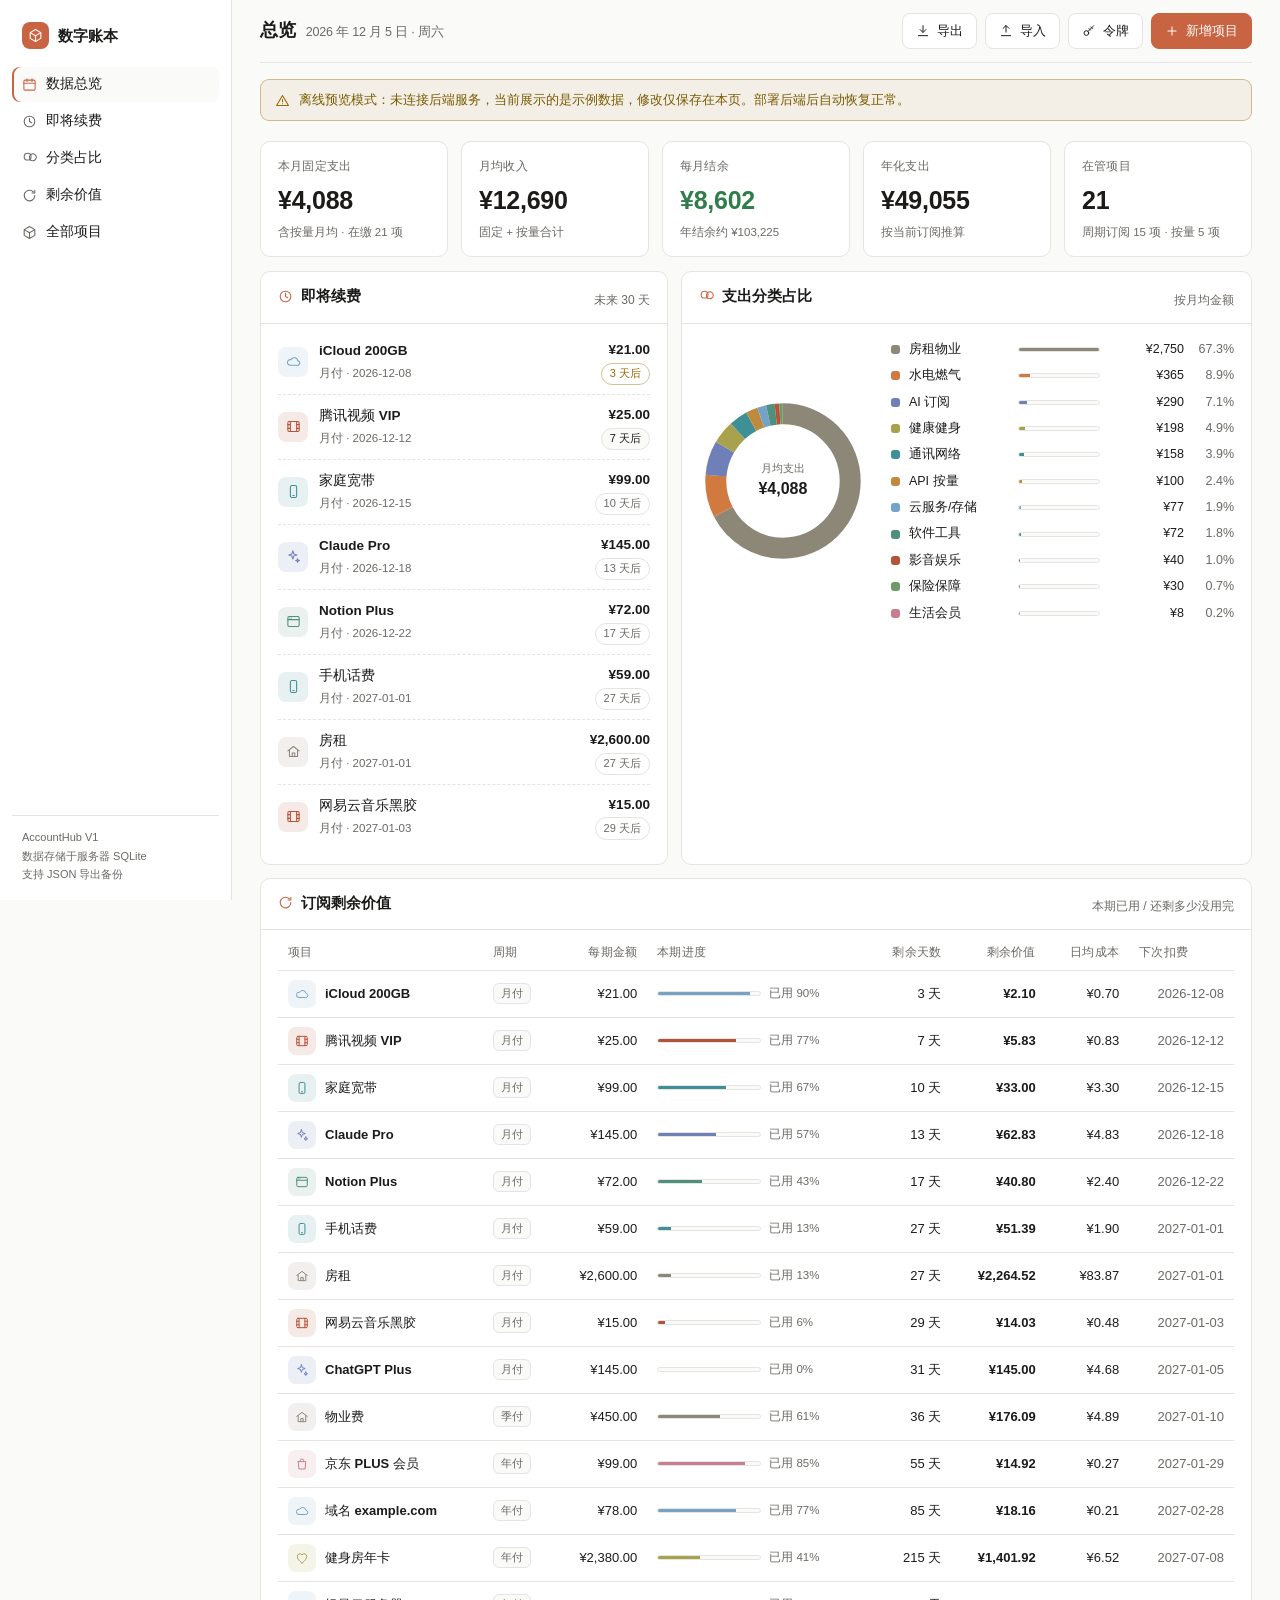
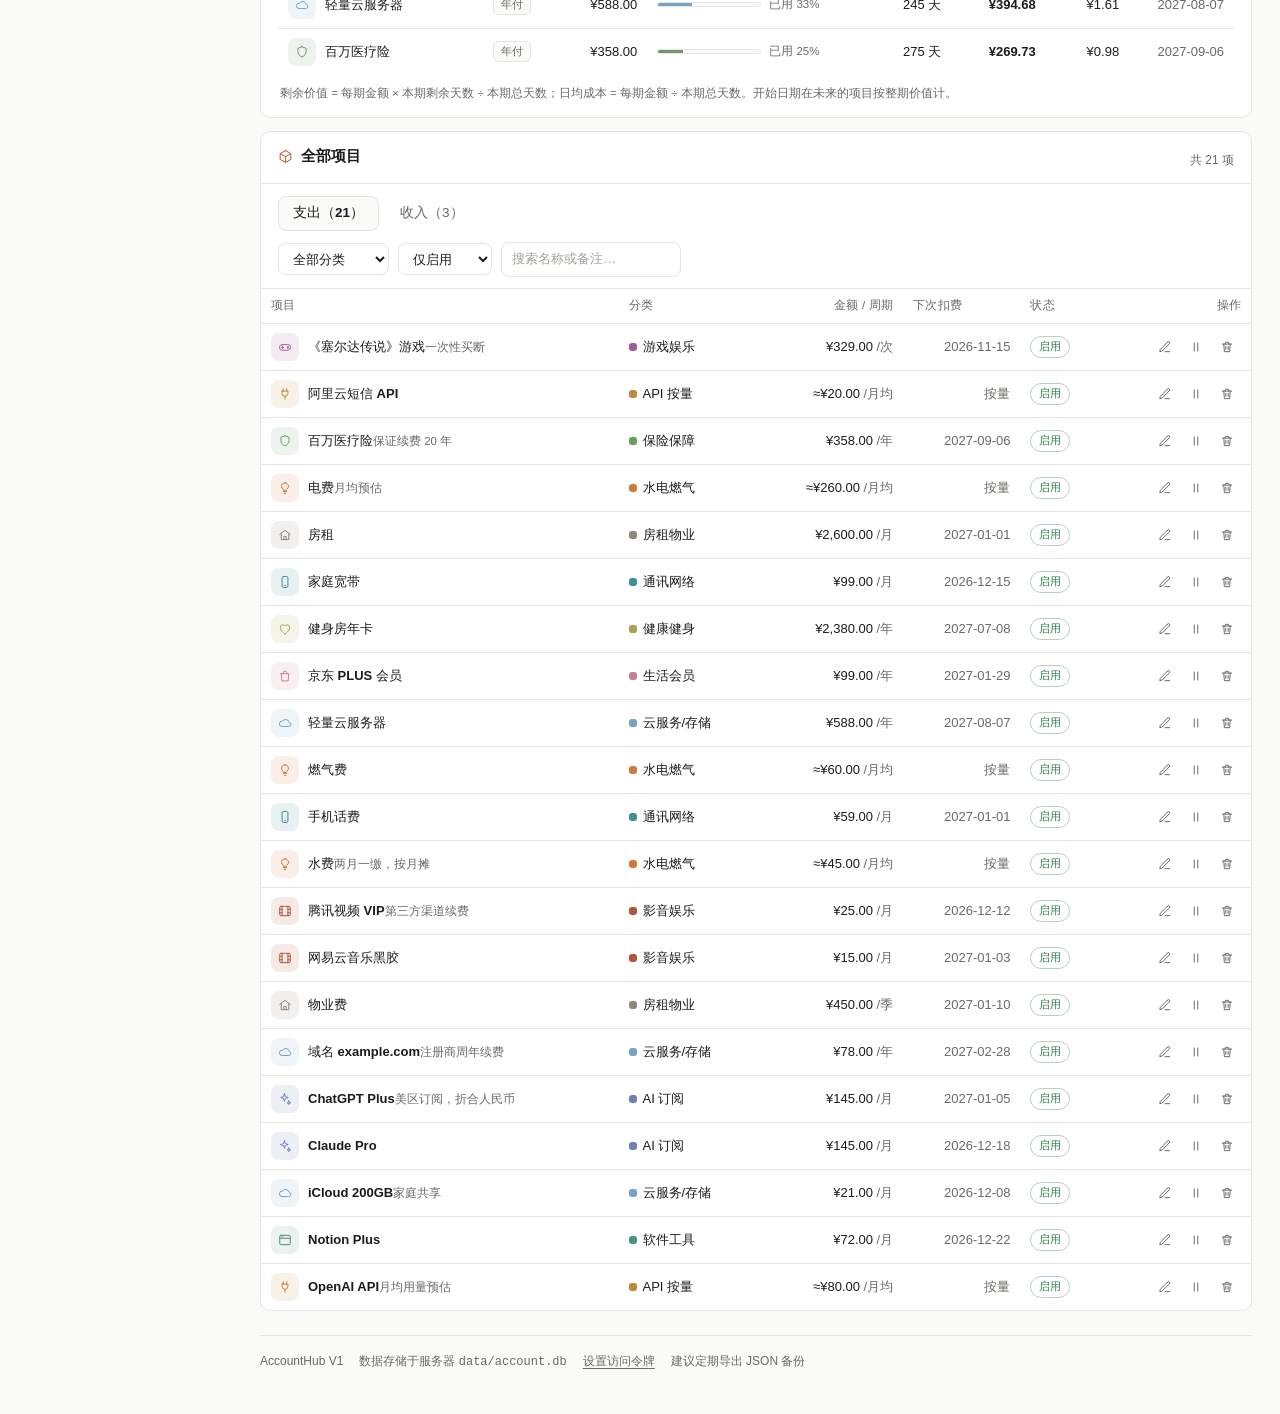
==== static/index.html @ 91cced29 "Add files via upload" ====
<!doctype html>
<html lang="zh-CN">
<head>
<meta charset="utf-8">
<meta name="viewport" content="width=device-width, initial-scale=1">
<title>数字账本 · AccountHub</title>
<link rel="icon" href="data:image/svg+xml,%3Csvg xmlns='http://www.w3.org/2000/svg' viewBox='0 0 24 24' fill='none' stroke='%23c96442' stroke-width='2' stroke-linecap='round' stroke-linejoin='round'%3E%3Cpath d='M12 2.5l8.5 4.9v9.2L12 21.5l-8.5-4.9V7.4L12 2.5z'/%3E%3Cpath d='M3.5 7.4L12 12.3l8.5-4.9'/%3E%3Cpath d='M12 12.3v9.2'/%3E%3C/svg%3E">
<!--
  AccountHub V1 · 个人数字账本
  Discovery 留痕:
    deliverable: 自托管个人订阅/费用看板（桌面优先, 响应式）
    direction: Dense / Professional, 暖赭 accent #c96442（取自 dashboard 骨架 token）
    differentiation: 订阅"本期剩余价值"进度条——一眼看清每个订阅本月还剩多少没用完
    state coverage: loading / empty(首用+无结果) / error(可重试) / populated / edge(长文本截断+横向滚动)
-->
<style>
:root{
  --bg:#fafaf9; --surface:#ffffff; --fg:#1c1b1a; --muted:#6b6964; --border:#e6e4e0;
  --accent:#c96442; --accent-deep:#b5573a; --accent-soft:rgba(201,100,66,.09);
  --good:#2f7d4a; --bad:#b53a2a; --warn:#9a6700; --bar:#b9b2a6; --radius:10px;
}
*{box-sizing:border-box}
html{scroll-behavior:smooth}
body{
  margin:0;background:var(--bg);color:var(--fg);
  font:14px/1.55 "PingFang SC","Hiragino Sans GB","Microsoft YaHei","Source Han Sans SC",-apple-system,"Segoe UI",sans-serif;
  display:grid;grid-template-columns:232px 1fr;min-height:100vh;
}
.ic{fill:none;stroke:currentColor;stroke-width:1.7;stroke-linecap:round;stroke-linejoin:round;flex:none}
.num{font-variant-numeric:tabular-nums}
:focus-visible{outline:2px solid var(--accent);outline-offset:2px}
::placeholder{color:#a5a099}

/* ---------- 侧栏 ---------- */
.sidebar{position:sticky;top:0;height:100vh;background:var(--surface);border-right:1px solid var(--border);padding:18px 12px 14px;display:flex;flex-direction:column;gap:2px}
.brand{display:flex;align-items:center;gap:9px;font-weight:600;font-size:15px;padding:4px 10px 16px}
.brand .logo{width:27px;height:27px;border-radius:8px;background:var(--accent);color:#fff;display:grid;place-items:center;flex:none}
.nav{display:flex;flex-direction:column;gap:2px}
.nav a{display:flex;align-items:center;gap:9px;padding:7px 10px;border-radius:8px;color:var(--fg);text-decoration:none;font-size:13.5px}
.nav a:hover{background:var(--bg)}
.nav a.active{background:var(--bg);font-weight:550;box-shadow:inset 2px 0 0 var(--accent)}
.nav a .ic{color:var(--muted)}
.nav a.active .ic{color:var(--accent)}
.side-meta{margin-top:auto;padding:12px 10px 2px;font-size:11px;color:var(--muted);line-height:1.7;border-top:1px solid var(--border)}

/* ---------- 主区 ---------- */
main{padding:0 28px 40px;min-width:0}
.topbar{position:sticky;top:0;z-index:40;background:var(--bg);border-bottom:1px solid var(--border);padding:13px 0;display:flex;justify-content:space-between;align-items:center;gap:12px;flex-wrap:wrap}
.topbar h1{font-size:18px;margin:0;letter-spacing:-.01em;font-weight:600}
.topbar .t-date{font-size:12.5px;color:var(--muted);margin-left:10px;font-weight:400}
.m-brand{display:none;align-items:center;gap:8px;font-weight:600;font-size:15px}
.m-brand .logo{width:24px;height:24px;border-radius:7px;background:var(--accent);color:#fff;display:grid;place-items:center}
.t-actions{display:flex;gap:8px;flex-wrap:wrap;align-items:center}

.btn{font:inherit;cursor:pointer;padding:7px 13px;border-radius:8px;border:1px solid var(--border);background:var(--surface);color:var(--fg);display:inline-flex;align-items:center;gap:7px;font-size:13px}
.btn:hover{background:#f4f2ef;border-color:#d7d2ca}
.btn.primary{background:var(--accent);border-color:var(--accent);color:#fff;font-weight:550}
.btn.primary:hover{background:var(--accent-deep);border-color:var(--accent-deep)}
.btn.danger{color:var(--bad)}
.btn.danger:hover{border-color:var(--bad);background:rgba(181,58,42,.05)}
.btn[disabled]{opacity:.55;pointer-events:none}
.ibtn{width:28px;height:28px;padding:0;justify-content:center;border-radius:7px;border:1px solid transparent;background:transparent;color:var(--muted);cursor:pointer;font:inherit;display:inline-flex;align-items:center}
.ibtn:hover{background:var(--bg);color:var(--fg);border-color:var(--border)}
.ibtn.danger:hover{color:var(--bad);border-color:rgba(181,58,42,.35)}

.demo-banner{margin:16px 0 0;padding:10px 14px;border:1px solid rgba(154,103,0,.4);background:rgba(154,103,0,.07);color:#7a5b00;border-radius:9px;font-size:13px;display:flex;gap:9px;align-items:center}
.demo-banner .ic{color:var(--warn)}

/* ---------- KPI ---------- */
section{scroll-margin-top:78px}
.kpis{display:grid;grid-template-columns:repeat(auto-fit,minmax(176px,1fr));gap:13px;margin:20px 0 14px}
.kpi{background:var(--surface);border:1px solid var(--border);border-radius:var(--radius);padding:15px 17px}
.kpi .label{font-size:12px;color:var(--muted);letter-spacing:.02em}
.kpi .value{font-size:25px;font-weight:600;letter-spacing:-.01em;margin-top:5px;font-variant-numeric:tabular-nums}
.kpi .value.good{color:var(--good)} .kpi .value.bad{color:var(--bad)}
.kpi .sub{font-size:11.5px;color:var(--muted);margin-top:4px}

/* ---------- 面板 ---------- */
.grid2{display:grid;grid-template-columns:5fr 7fr;gap:13px}
@media(max-width:1080px){.grid2{grid-template-columns:1fr}}
.panel{background:var(--surface);border:1px solid var(--border);border-radius:var(--radius);margin-bottom:13px;min-width:0}
.panel-h{padding:13px 17px;border-bottom:1px solid var(--border);display:flex;justify-content:space-between;align-items:baseline;gap:10px;flex-wrap:wrap}
.panel-h h2{font-size:14.5px;font-weight:600;margin:0;display:flex;align-items:center;gap:8px}
.panel-h h2 .ic{color:var(--accent)}
.panel-h .hint{font-size:12px;color:var(--muted)}
.panel-b{padding:6px 17px 15px}

/* 即将续费 */
.up-row{display:flex;align-items:center;gap:11px;padding:9px 0;border-top:1px dashed var(--border)}
.up-row:first-child{border-top:none}
.up-ic{width:30px;height:30px;border-radius:8px;display:grid;place-items:center;flex:none}
.up-main{flex:1;min-width:0}
.up-name{font-weight:550;font-size:13.5px;white-space:nowrap;overflow:hidden;text-overflow:ellipsis}
.up-sub{font-size:11.5px;color:var(--muted);white-space:nowrap;overflow:hidden;text-overflow:ellipsis}
.up-right{text-align:right;flex:none}
.up-amt{font-weight:600;font-size:13.5px;font-variant-numeric:tabular-nums}
.badge{display:inline-block;font-size:11px;padding:1.5px 8px;border-radius:999px;border:1px solid var(--border);color:var(--muted);white-space:nowrap;margin-top:2px}
.badge.today{color:var(--bad);border-color:rgba(181,58,42,.4);font-weight:550}
.badge.soon{color:var(--warn);border-color:rgba(154,103,0,.4)}
.badge.week{color:var(--fg);background:var(--bg)}

/* 分类占比 */
.donut-wrap{display:flex;gap:24px;align-items:center;flex-wrap:wrap;padding-top:10px}
.donut{position:relative;width:168px;height:168px;flex:none;margin:0 auto}
.donut svg{width:100%;height:100%;display:block}
.donut-c{position:absolute;inset:0;display:grid;place-content:center;text-align:center;pointer-events:none}
.donut-c .t1{font-size:11px;color:var(--muted)}
.donut-c .t2{font-size:16px;font-weight:600;font-variant-numeric:tabular-nums}
.legend{flex:1;min-width:220px;display:flex;flex-direction:column;gap:7px}
.lg-row{display:grid;grid-template-columns:10px minmax(70px,1fr) 82px 76px 42px;gap:8px;align-items:center;font-size:12.5px}
.lg-dot{width:9px;height:9px;border-radius:3px}
.lg-bar{height:5px;border-radius:99px;background:var(--bg);border:1px solid var(--border);position:relative;overflow:hidden}
.lg-bar i{position:absolute;top:0;bottom:0;left:0;display:block}
.lg-amt{font-variant-numeric:tabular-nums;text-align:right}
.lg-pct{color:var(--muted);text-align:right;font-variant-numeric:tabular-nums}

/* 表格 */
.tscroll{overflow-x:auto}
table{width:100%;border-collapse:collapse}
th{font-size:11.5px;color:var(--muted);text-align:left;padding:8px 10px;font-weight:500;letter-spacing:.02em;border-bottom:1px solid var(--border);white-space:nowrap}
td{padding:9px 10px;border-bottom:1px solid var(--border);font-size:13px;vertical-align:middle}
tbody tr:last-child td{border-bottom:none}
tbody tr:hover td{background:#fbfaf9}
td.num,th.num{text-align:right;font-variant-numeric:tabular-nums;white-space:nowrap}
.cat-dot{width:8px;height:8px;border-radius:3px;display:inline-block;margin-right:6px;flex:none}
.chip{display:inline-block;font-size:11px;padding:1px 7px;border-radius:6px;background:var(--bg);border:1px solid var(--border);color:var(--muted);white-space:nowrap}
.pill{display:inline-block;font-size:11px;padding:1.5px 8px;border-radius:999px;border:1px solid var(--border)}
.pill.on{color:var(--good);border-color:rgba(47,125,74,.35)}
.pill.off{color:var(--muted)}
.name-cell{display:flex;align-items:center;gap:9px;min-width:0}
.n-ic{width:28px;height:28px;border-radius:8px;display:grid;place-items:center;flex:none}
.n-txt{min-width:0;max-width:230px}
.n-name{font-weight:550;white-space:nowrap;overflow:hidden;text-overflow:ellipsis}
.n-note{font-size:11.5px;color:var(--muted);white-space:nowrap;overflow:hidden;text-overflow:ellipsis}
.pbar{width:104px;height:5px;background:var(--bg);border:1px solid var(--border);border-radius:99px;overflow:hidden;display:inline-block;vertical-align:middle}
.pbar i{display:block;height:100%}
.pwrap{display:flex;align-items:center;gap:8px}
.ppct{font-size:11.5px;color:var(--muted);font-variant-numeric:tabular-nums;white-space:nowrap}
.td-actions{display:flex;gap:3px;justify-content:flex-end}
.foot-note{font-size:11.5px;color:var(--muted);padding:10px 2px 0}

/* tabs + 筛选 */
.tabs{display:flex;gap:6px;padding:12px 17px 0}
.tab{padding:6px 14px;border-radius:8px;border:1px solid transparent;background:transparent;cursor:pointer;font:inherit;font-size:13.5px;color:var(--muted)}
.tab:hover{color:var(--fg)}
.tab.active{background:var(--bg);border-color:var(--border);color:var(--fg);font-weight:550}
.filters{display:flex;gap:9px;flex-wrap:wrap;align-items:center;padding:11px 17px;border-bottom:1px solid var(--border)}
select,input[type=text],input[type=date]{font:inherit;font-size:13px;padding:6.5px 10px;border:1px solid var(--border);border-radius:8px;background:var(--surface);color:var(--fg)}
select:focus,input:focus{border-color:var(--accent);box-shadow:0 0 0 3px var(--accent-soft);outline:none}
.f-search{width:180px}

/* 状态块 */
.errbox{margin:14px 17px;padding:12px 15px;border:1px solid rgba(181,58,42,.35);border-radius:8px;background:rgba(181,58,42,.05);font-size:13px;display:flex;gap:10px;align-items:center;justify-content:space-between;flex-wrap:wrap;color:var(--fg)}
.errbox .em{display:flex;gap:9px;align-items:center;color:var(--bad);font-weight:550}
.errbox .ec{color:var(--muted);font-weight:400}
.empty{padding:36px 18px;text-align:center}
.empty .eh{font-weight:600;font-size:14.5px}
.empty p{color:var(--muted);font-size:13px;margin:6px auto 15px;max-width:400px}
.empty .btns{display:flex;gap:10px;justify-content:center;flex-wrap:wrap}
.sk{height:13px;border-radius:6px;background:linear-gradient(90deg,#efece7 25%,#f6f4f0 45%,#efece7 65%);background-size:200% 100%;animation:sk 1.2s infinite}
@keyframes sk{to{background-position:-200% 0}}
.skl-row{display:flex;gap:12px;padding:11px 0;align-items:center}
.skl-row:first-child{padding-top:14px}

/* 页脚 */
.foot{color:var(--muted);font-size:12px;padding:16px 0 4px;display:flex;gap:6px 16px;flex-wrap:wrap;border-top:1px solid var(--border);margin-top:24px;align-items:center}
.linkbtn{background:none;border:none;color:var(--muted);font:inherit;font-size:12px;cursor:pointer;text-decoration:underline;text-underline-offset:3px;padding:0}
.linkbtn:hover{color:var(--fg)}

/* 弹层 */
.overlay{position:fixed;inset:0;background:rgba(28,27,26,.45);z-index:100;display:grid;place-items:center;padding:16px}
[hidden]{display:none!important}
.modal{background:var(--surface);border-radius:12px;width:min(580px,100%);max-height:92vh;overflow:auto;box-shadow:0 20px 60px rgba(0,0,0,.25)}
.m-h{padding:15px 20px;border-bottom:1px solid var(--border);display:flex;justify-content:space-between;align-items:center}
.m-h h3{margin:0;font-size:15px;font-weight:600}
.m-b{padding:18px 20px}
.fgrid{display:grid;grid-template-columns:1fr 1fr;gap:13px}
.fld{display:flex;flex-direction:column;gap:5px;font-size:12.5px;color:var(--muted)}
.fld>span{letter-spacing:.02em}
.fld input,.fld select{font-size:13.5px;color:var(--fg)}
.fld.full{grid-column:1/-1}
input.invalid,select.invalid{border-color:var(--bad);box-shadow:0 0 0 3px rgba(181,58,42,.12)}
.ferr{margin:0;font-size:12px;color:var(--bad);display:flex;gap:4px;align-items:center}
.ferr .ic{stroke-width:2}
.fhint{grid-column:1/-1;font-size:12px;color:var(--muted);background:var(--bg);border:1px solid var(--border);border-radius:8px;padding:8px 12px;line-height:1.6}
.m-f{padding:13px 20px;border-top:1px solid var(--border);display:flex;justify-content:flex-end;gap:9px}

/* toast */
.toast-wrap{position:fixed;left:50%;bottom:26px;transform:translateX(-50%);z-index:300;display:flex;flex-direction:column;gap:8px;align-items:center;pointer-events:none}
.toast{background:#26221f;color:#f5f2ee;padding:9px 16px;border-radius:9px;font-size:13px;box-shadow:0 6px 20px rgba(0,0,0,.2);max-width:82vw}
.toast.err{background:#7d2e22;color:#fff}

@media(max-width:960px){
  body{grid-template-columns:1fr}
  .sidebar{display:none}
  .m-brand{display:flex}
  main{padding:0 14px 32px}
  .fgrid{grid-template-columns:1fr}
  .n-txt{max-width:150px}
  .t-actions .btn span.bt{display:none}
}
@media(max-width:560px){.kpis{grid-template-columns:repeat(2,1fr)}}
</style>
</head>
<body>

<svg style="display:none" aria-hidden="true">
  <symbol id="i-plus" viewBox="0 0 24 24"><path d="M12 5v14M5 12h14"/></symbol>
  <symbol id="i-edit" viewBox="0 0 24 24"><path d="M12 20h8M16.5 3.5a2.12 2.12 0 0 1 3 3L7 19l-4 1 1-4L16.5 3.5z"/></symbol>
  <symbol id="i-trash" viewBox="0 0 24 24"><path d="M4 7h16M9 7V5a1 1 0 0 1 1-1h4a1 1 0 0 1 1 1v2M6.5 7l1 13h9l1-13M10 11v5M14 11v5"/></symbol>
  <symbol id="i-pause" viewBox="0 0 24 24"><path d="M9 5v14M15 5v14"/></symbol>
  <symbol id="i-play" viewBox="0 0 24 24"><path d="M8 5l11 7-11 7V5z"/></symbol>
  <symbol id="i-x" viewBox="0 0 24 24"><path d="M6 6l12 12M18 6L6 18"/></symbol>
  <symbol id="i-alert" viewBox="0 0 24 24"><path d="M12 4L2.5 20h19L12 4z"/><path d="M12 10.5v3.5M12 17.2v.05"/></symbol>
  <symbol id="i-refresh" viewBox="0 0 24 24"><path d="M20.5 12a8.5 8.5 0 1 1-2.5-6M20.5 3.5V8H16"/></symbol>
  <symbol id="i-download" viewBox="0 0 24 24"><path d="M12 3v11M7 9.5l5 5 5-5M4 20h16"/></symbol>
  <symbol id="i-upload" viewBox="0 0 24 24"><path d="M12 14V3M7 7.5l5-5 5 5M4 20h16"/></symbol>
  <symbol id="i-key" viewBox="0 0 24 24"><circle cx="7.5" cy="15.5" r="4"/><path d="M10.5 12.5L20 3M15 5l3 3M12 8l2.5 2.5"/></symbol>
  <symbol id="i-cal" viewBox="0 0 24 24"><rect x="3" y="5" width="18" height="16" rx="2"/><path d="M3 10h18M8 3v4M16 3v4"/></symbol>
  <symbol id="i-clock" viewBox="0 0 24 24"><circle cx="12" cy="12" r="8.5"/><path d="M12 7v5l3.5 2"/></symbol>
  <symbol id="i-film" viewBox="0 0 24 24"><rect x="3" y="4" width="18" height="16" rx="2"/><path d="M7 4v16M17 4v16M3 9h4M3 15h4M17 9h4M17 15h4"/></symbol>
  <symbol id="i-game" viewBox="0 0 24 24"><rect x="2.5" y="8" width="19" height="9.5" rx="4.75"/><path d="M8 11v3.5M6.2 12.8h3.5M15.5 12.8h3M17 11.3v3"/></symbol>
  <symbol id="i-spark" viewBox="0 0 24 24"><path d="M11 3l1.6 4.9L17.5 9.5l-4.9 1.6L11 16l-1.6-4.9L4.5 9.5l4.9-1.6L11 3z"/><path d="M18.5 15.5l.8 2.2 2.2.8-2.2.8-.8 2.2-.8-2.2-2.2-.8 2.2-.8.8-2.2z"/></symbol>
  <symbol id="i-plug" viewBox="0 0 24 24"><path d="M9 7V3M15 7V3M7 7h10v4a5 5 0 0 1-10 0V7zM12 16v5"/></symbol>
  <symbol id="i-window" viewBox="0 0 24 24"><rect x="3" y="4" width="18" height="16" rx="2"/><path d="M3 9h18M6 6.5h.01M8.5 6.5h.01"/></symbol>
  <symbol id="i-cloud" viewBox="0 0 24 24"><path d="M7 18a4.5 4.5 0 1 1 .8-8.9A6 6 0 0 1 19 11a3.5 3.5 0 0 1-1 7H7z"/></symbol>
  <symbol id="i-phone" viewBox="0 0 24 24"><rect x="7" y="2.5" width="10" height="19" rx="2.5"/><path d="M11 18.5h2"/></symbol>
  <symbol id="i-bulb" viewBox="0 0 24 24"><path d="M9.5 18h5M10.5 21h3M12 3a6 6 0 0 1 3.7 10.7c-.7.6-1.2 1.4-1.2 2.3h-5c0-.9-.5-1.7-1.2-2.3A6 6 0 0 1 12 3z"/></symbol>
  <symbol id="i-home" viewBox="0 0 24 24"><path d="M3 11l9-7 9 7M5.5 9.5V20h13V9.5M10 20v-5.5h4V20"/></symbol>
  <symbol id="i-bag" viewBox="0 0 24 24"><path d="M5.5 8h13l-1.2 12.5H6.7L5.5 8zM9 8V6.5a3 3 0 0 1 6 0V8"/></symbol>
  <symbol id="i-train" viewBox="0 0 24 24"><rect x="5.5" y="3.5" width="13" height="13.5" rx="2.5"/><path d="M5.5 10.5h13M8 20.5l1.5-3.5M16 20.5l-1.5-3.5"/><path d="M9 14h.01M15 14h.01"/></symbol>
  <symbol id="i-shield" viewBox="0 0 24 24"><path d="M12 3l7 2.8V11c0 4.6-3 7.7-7 9.5-4-1.8-7-4.9-7-9.5V5.8L12 3z"/></symbol>
  <symbol id="i-book" viewBox="0 0 24 24"><path d="M4 19.5A2.5 2.5 0 0 1 6.5 17H20M6.5 3H20v18H6.5A2.5 2.5 0 0 1 4 18.5v-13A2.5 2.5 0 0 1 6.5 3z"/></symbol>
  <symbol id="i-heart" viewBox="0 0 24 24"><path d="M12 20.5S4 15.5 4 9.8A4.3 4.3 0 0 1 12 7a4.3 4.3 0 0 1 8 2.8c0 5.7-8 10.7-8 10.7z"/></symbol>
  <symbol id="i-card" viewBox="0 0 24 24"><rect x="2.5" y="5.5" width="19" height="13" rx="2"/><path d="M2.5 10h19M6 15h4"/></symbol>
  <symbol id="i-box" viewBox="0 0 24 24"><path d="M12 2.5l8.5 4.9v9.2L12 21.5l-8.5-4.9V7.4L12 2.5zM3.5 7.4L12 12.3l8.5-4.9M12 12.3v9.2"/></symbol>
  <symbol id="i-cash" viewBox="0 0 24 24"><rect x="2.5" y="6.5" width="19" height="11" rx="1.5"/><circle cx="12" cy="12" r="2.5"/><path d="M6 12h.01M18 12h.01"/></symbol>
  <symbol id="i-coins" viewBox="0 0 24 24"><circle cx="9" cy="9" r="5.5"/><path d="M13.2 13.6A5.5 5.5 0 1 1 15 15c-.6 0-1.2-.1-1.8-.4z"/></symbol>
  <symbol id="i-rotate" viewBox="0 0 24 24"><path d="M20.5 12a8.5 8.5 0 1 1-2.5-6M20.5 3.5V8H16"/></symbol>
  <symbol id="i-case" viewBox="0 0 24 24"><rect x="3" y="7.5" width="18" height="13" rx="2"/><path d="M9 7.5V6a2 2 0 0 1 2-2h2a2 2 0 0 1 2 2v1.5M3 13h18"/></symbol>
  <symbol id="i-undo" viewBox="0 0 24 24"><path d="M9 14L4 9l5-5M4 9h10a6 6 0 0 1 0 12h-3"/></symbol>
  <symbol id="i-dots" viewBox="0 0 24 24"><path d="M5 12h.01M12 12h.01M19 12h.01"/></symbol>
  <symbol id="i-ledger" viewBox="0 0 24 24"><path d="M12 2.5l8.5 4.9v9.2L12 21.5l-8.5-4.9V7.4L12 2.5zM3.5 7.4L12 12.3l8.5-4.9M12 12.3v9.2"/></symbol>
</svg>

<aside class="sidebar" data-od-id="sidebar">
  <div class="brand"><span class="logo"><svg class="ic" width="15" height="15"><use href="#i-ledger"/></svg></span>数字账本</div>
  <nav class="nav" aria-label="页面导航">
    <a href="#sec-kpi" class="active"><svg class="ic" width="15" height="15"><use href="#i-cal"/></svg>数据总览</a>
    <a href="#sec-upcoming"><svg class="ic" width="15" height="15"><use href="#i-clock"/></svg>即将续费</a>
    <a href="#sec-cats"><svg class="ic" width="15" height="15"><use href="#i-coins"/></svg>分类占比</a>
    <a href="#sec-value"><svg class="ic" width="15" height="15"><use href="#i-rotate"/></svg>剩余价值</a>
    <a href="#sec-items"><svg class="ic" width="15" height="15"><use href="#i-ledger"/></svg>全部项目</a>
  </nav>
  <div class="side-meta">AccountHub V1<br>数据存储于服务器 SQLite<br>支持 JSON 导出备份</div>
</aside>

<main>
  <div class="topbar" data-od-id="topbar">
    <div style="display:flex;align-items:baseline;flex-wrap:wrap">
      <span class="m-brand"><span class="logo"><svg class="ic" width="13" height="13"><use href="#i-ledger"/></svg></span>数字账本</span>
      <h1 style="display:flex;align-items:baseline">总览<span class="t-date num" id="todayTxt"></span></h1>
    </div>
    <div class="t-actions">
      <button class="btn" id="btnExport" type="button"><svg class="ic" width="14" height="14"><use href="#i-download"/></svg><span class="bt">导出</span></button>
      <button class="btn" id="btnImport" type="button"><svg class="ic" width="14" height="14"><use href="#i-upload"/></svg><span class="bt">导入</span></button>
      <button class="btn" id="btnToken" type="button"><svg class="ic" width="14" height="14"><use href="#i-key"/></svg><span class="bt">令牌</span></button>
      <button class="btn primary" id="btnAdd" type="button"><svg class="ic" width="14" height="14"><use href="#i-plus"/></svg>新增项目</button>
    </div>
  </div>

  <div class="demo-banner" id="demoBanner" hidden>
    <svg class="ic" width="15" height="15"><use href="#i-alert"/></svg>
    <span>离线预览模式：未连接后端服务，当前展示的是示例数据，修改仅保存在本页。部署后端后自动恢复正常。</span>
  </div>

  <div class="kpis" id="sec-kpi" data-od-id="kpis" aria-label="关键指标"></div>

  <div class="grid2" data-od-id="panels-row">
    <section class="panel" id="sec-upcoming" data-od-id="upcoming">
      <div class="panel-h"><h2><svg class="ic" width="15" height="15"><use href="#i-clock"/></svg>即将续费</h2><span class="hint">未来 30 天</span></div>
      <div class="panel-b" id="upcomingBody"></div>
    </section>
    <section class="panel" id="sec-cats" data-od-id="cats">
      <div class="panel-h"><h2><svg class="ic" width="15" height="15"><use href="#i-coins"/></svg>支出分类占比</h2><span class="hint">按月均金额</span></div>
      <div class="panel-b" id="catsBody"></div>
    </section>
  </div>

  <section class="panel" id="sec-value" data-od-id="value">
    <div class="panel-h"><h2><svg class="ic" width="15" height="15"><use href="#i-rotate"/></svg>订阅剩余价值</h2><span class="hint">本期已用 / 还剩多少没用完</span></div>
    <div class="panel-b" id="valueBody"></div>
  </section>

  <section class="panel" id="sec-items" data-od-id="items">
    <div class="panel-h"><h2><svg class="ic" width="15" height="15"><use href="#i-ledger"/></svg>全部项目</h2><span class="hint" id="itemsHint"></span></div>
    <div class="tabs" role="tablist" aria-label="项目类型">
      <button class="tab active" id="tabExpense" type="button" role="tab" aria-selected="true">支出</button>
      <button class="tab" id="tabIncome" type="button" role="tab" aria-selected="false">收入</button>
    </div>
    <div class="filters">
      <select id="fCat" aria-label="按分类筛选"></select>
      <select id="fStatus" aria-label="按状态筛选">
        <option value="active">仅启用</option>
        <option value="all">全部状态</option>
        <option value="off">仅停用</option>
      </select>
      <input type="text" class="f-search" id="fSearch" placeholder="搜索名称或备注…" aria-label="搜索项目">
    </div>
    <div class="tscroll" id="itemsBody"></div>
  </section>

  <footer class="foot" data-od-id="footer">
    <span>AccountHub V1</span>
    <span>数据存储于服务器 <code>data/account.db</code></span>
    <button class="linkbtn" id="footToken" type="button">设置访问令牌</button>
    <span>建议定期导出 JSON 备份</span>
  </footer>
</main>

<!-- 新增/编辑弹窗 -->
<div class="overlay" id="ovForm" hidden>
  <div class="modal" role="dialog" aria-modal="true" aria-labelledby="mTitle" data-od-id="form-modal">
    <div class="m-h"><h3 id="mTitle">新增项目</h3><button class="ibtn" id="mClose" type="button" aria-label="关闭"><svg class="ic" width="15" height="15"><use href="#i-x"/></svg></button></div>
    <div class="m-b">
      <div class="fgrid">
        <label class="fld full"><span>名称 *</span>
          <input id="f-name" maxlength="100" placeholder="如：腾讯视频 VIP / iCloud 200GB">
          <p class="ferr" id="err-name" role="alert" hidden></p>
        </label>
        <label class="fld"><span>类型</span>
          <select id="f-type"><option value="expense">支出</option><option value="income">收入</option></select>
        </label>
        <label class="fld"><span>分类</span>
          <select id="f-cat"></select>
        </label>
        <label class="fld"><span>金额（元 / 期）*</span>
          <input id="f-amount" type="text" inputmode="decimal" placeholder="如 25 或 358">
          <p class="ferr" id="err-amount" role="alert" hidden></p>
        </label>
        <label class="fld"><span>计费周期</span>
          <select id="f-cycle">
            <option value="monthly">月付</option>
            <option value="yearly">年付</option>
            <option value="quarterly">季付</option>
            <option value="weekly">周付</option>
            <option value="usage">按量（月均预估）</option>
            <option value="onetime">一次性</option>
          </select>
        </label>
        <label class="fld" id="w-charge"><span>扣费日（每月几号）</span>
          <input id="f-charge" type="text" inputmode="numeric" placeholder="1-31，留空按开始日期">
          <p class="ferr" id="err-charge" role="alert" hidden></p>
        </label>
        <label class="fld" id="w-start"><span id="l-start">开始日期</span>
          <input id="f-start" type="date">
          <p class="ferr" id="err-start" role="alert" hidden></p>
        </label>
        <label class="fld"><span>状态</span>
          <select id="f-active"><option value="1">启用</option><option value="0">停用</option></select>
        </label>
        <label class="fld full"><span>备注</span>
          <input id="f-note" maxlength="200" placeholder="账号、扣费卡片、续费渠道等（可选）">
        </label>
        <div class="fhint" id="f-hint"></div>
      </div>
    </div>
    <div class="m-f">
      <button class="btn" id="mCancel" type="button">取消</button>
      <button class="btn primary" id="mSave" type="button">保存</button>
    </div>
  </div>
</div>

<!-- 令牌弹窗 -->
<div class="overlay" id="ovToken" hidden>
  <div class="modal" role="dialog" aria-modal="true" aria-labelledby="tTitle" style="width:min(420px,100%)" data-od-id="token-modal">
    <div class="m-h"><h3 id="tTitle">访问令牌</h3><button class="ibtn" id="tClose" type="button" aria-label="关闭"><svg class="ic" width="15" height="15"><use href="#i-x"/></svg></button></div>
    <div class="m-b">
      <p style="margin:0 0 12px;font-size:13px;color:var(--muted)">当服务器目录下存在 <code>token.txt</code> 时，需要输入其中的令牌才能访问数据。令牌只保存在当前浏览器。</p>
      <label class="fld"><span>令牌</span>
        <input id="t-input" type="text" autocomplete="off" placeholder="粘贴服务器上 token.txt 的内容">
      </label>
    </div>
    <div class="m-f">
      <button class="btn" id="tClear" type="button">清除本机令牌</button>
      <button class="btn primary" id="tSave" type="button">保存并刷新</button>
    </div>
  </div>
</div>

<div class="toast-wrap"><div class="toast" id="toastOk" role="status" hidden></div><div class="toast err" id="toastErr" role="alert" hidden></div></div>
<input type="file" id="importFile" accept=".json,application/json" hidden>

<script>
'use strict';
/* ================= 基础数据 ================= */
const CATS = {
  expense:{
    streaming:{name:'影音娱乐',color:'#b3543a',icon:'film'},
    game:{name:'游戏娱乐',color:'#9c5f96',icon:'game'},
    ai:{name:'AI 订阅',color:'#6f7fb8',icon:'spark'},
    api:{name:'API 按量',color:'#c08a3e',icon:'plug'},
    software:{name:'软件工具',color:'#4f8f7d',icon:'window'},
    cloud:{name:'云服务/存储',color:'#74a3c7',icon:'cloud'},
    telecom:{name:'通讯网络',color:'#3f8f96',icon:'phone'},
    utilities:{name:'水电燃气',color:'#d07a3f',icon:'bulb'},
    housing:{name:'房租物业',color:'#8d8778',icon:'home'},
    member:{name:'生活会员',color:'#c77e8f',icon:'bag'},
    transport:{name:'出行交通',color:'#5e86a8',icon:'train'},
    insurance:{name:'保险保障',color:'#6f9a68',icon:'shield'},
    education:{name:'教育学习',color:'#7c86a3',icon:'book'},
    health:{name:'健康健身',color:'#a8a24e',icon:'heart'},
    finance:{name:'金融费用',color:'#9c6b4f',icon:'card'},
    other:{name:'其他支出',color:'#999488',icon:'box'}
  },
  income:{
    salary:{name:'工资收入',color:'#2f7d4a',icon:'cash'},
    interest:{name:'利息理财',color:'#3f8f96',icon:'coins'},
    cashback:{name:'返现红包',color:'#c08a3e',icon:'rotate'},
    side:{name:'副业接单',color:'#9c5f96',icon:'case'},
    refund:{name:'退款退还',color:'#6f9a68',icon:'undo'},
    other:{name:'其他收入',color:'#999488',icon:'dots'}
  }
};
const CYCLES = {weekly:'周付',monthly:'月付',quarterly:'季付',yearly:'年付',usage:'按量',onetime:'一次性'};
const RECUR = ['weekly','monthly','quarterly','yearly'];
const CYCLE_HINT = {
  monthly:'每月固定扣费。扣费日留空时，按开始日期的"日"自动推算。',
  quarterly:'每 3 个月扣费一次，以开始日期所在月为锚点循环。',
  yearly:'每年扣费一次，扣费的月份和日期取自开始日期（周年续费）。',
  weekly:'每 7 天扣费一次，以开始日期为锚点循环。',
  usage:'按量付费：金额填"月均预估"，参与每月支出统计，但不参与剩余价值计算。',
  onetime:'一次性支出：只记录在项目清单里，不折算进每月固定支出。'
};

let ITEMS = [];
let demo = false;
let loadError = null;
let token = localStorage.getItem('ah_token') || '';
const state = {tab:'expense', cat:'all', status:'active', q:''};
const modal = {open:false, editingId:null, lastFocus:null};

/* ================= 工具 ================= */
const $ = s => document.querySelector(s);
const DAY = 864e5;
function esc(s){return String(s==null?'':s).replace(/[&<>"']/g,c=>({'&':'&amp;','<':'&lt;','>':'&gt;','"':'&quot;',"'":'&#39;'}[c]));}
function pd(s){if(!s)return null;const p=s.split('-').map(Number);if(!p[0]||!p[1]||!p[2])return null;return new Date(p[0],p[1]-1,p[2]);}
function fmtD(d){if(!d)return'';const m=String(d.getMonth()+1).padStart(2,'0'),dd=String(d.getDate()).padStart(2,'0');return d.getFullYear()+'-'+m+'-'+dd;}
function today(){const n=new Date();return new Date(n.getFullYear(),n.getMonth(),n.getDate());}
function addDays(d,n){return new Date(d.getFullYear(),d.getMonth(),d.getDate()+n);}
function addMonths(base,n,day){const y=base.getFullYear(),m=base.getMonth();const dim=new Date(y,m+n+1,0).getDate();return new Date(y,m+n,Math.min(day,dim));}
function daysBetween(a,b){return Math.round((b-a)/DAY);}
function money(v){return '¥'+Number(v||0).toLocaleString('zh-CN',{minimumFractionDigits:2,maximumFractionDigits:2});}
function money0(v){return '¥'+Math.round(Number(v||0)).toLocaleString('zh-CN');}
function ic(name,size){size=size||15;return '<svg class="ic" width="'+size+'" height="'+size+'" aria-hidden="true"><use href="#i-'+name+'"/></svg>';}
function catOf(it){const g=CATS[it.type]||CATS.expense;return g[it.category]||{name:it.category||'未分类',color:'#999488',icon:'box'};}
function tint(hex){return 'background:'+hex+'1f;color:'+hex;}
function cycleName(c){return CYCLES[c]||c;}

/* ================= 周期计算 ================= */
function cycleStep(it){return it.cycle==='monthly'?1:it.cycle==='quarterly'?3:12;}
function periodOf(it,T){
  const start=pd(it.start_date);
  if(!start||RECUR.indexOf(it.cycle)<0)return null;
  const cd=(it.charge_day&&it.charge_day>=1&&it.charge_day<=31)?it.charge_day:start.getDate();
  if(it.cycle==='weekly'){
    if(start>T){return{s:start,e:addDays(start,7),next:start};}
    let k=Math.floor(daysBetween(start,T)/7);
    let s=addDays(start,k*7);
    let guard=0;
    while(addDays(s,7)<=T&&guard++<400){s=addDays(s,7);}
    return{s:s,e:addDays(s,7),next:addDays(s,7)};
  }
  if(start>T){return{s:start,e:addMonths(start,cycleStep(it),cd),next:start};}
  const m0=(T.getFullYear()-start.getFullYear())*12+(T.getMonth()-start.getMonth());
  let k=Math.max(0,Math.floor(m0/cycleStep(it))*cycleStep(it));
  let s=addMonths(start,k,cd);
  let guard=0;
  while(s<=T&&guard++<700){k+=cycleStep(it);s=addMonths(start,k,cd);}
  const prev=addMonths(start,k-cycleStep(it),cd);
  return{s:prev,e:s,next:s};
}
function monthlyCost(it){
  const a=Number(it.amount)||0;
  switch(it.cycle){
    case 'weekly':return a*52/12;
    case 'monthly':return a;
    case 'quarterly':return a/3;
    case 'yearly':return a/12;
    case 'usage':return a;
    default:return 0;
  }
}
function nextChargeText(it,T){
  if(RECUR.indexOf(it.cycle)>=0){
    const p=periodOf(it,T);
    if(!p)return '—';
    return fmtD(p.next)+(daysBetween(T,p.next)===0?'（今天）':'');
  }
  if(it.cycle==='usage')return '按量';
  if(it.cycle==='onetime')return fmtD(pd(it.start_date))||'—';
  return '—';
}

/* ================= API ================= */
async function api(path,opts){
  opts=opts||{};
  const headers=Object.assign({'Content-Type':'application/json'},{},token?{'Authorization':'Bearer '+token}:{});
  opts.headers=Object.assign(headers,opts.headers||{});
  const res=await fetch(path,opts);
  if(res.status===401){openToken();const e=new Error('需要访问令牌');e.auth=true;throw e;}
  let data={};
  try{data=await res.json();}catch(e){}
  if(!res.ok)throw new Error(data.error||('服务返回 '+res.status));
  return data;
}

/* ================= 示例数据 ================= */
function dstr(n){return fmtD(addDays(today(),n));}
const DEMO=[
 {name:'腾讯视频 VIP',category:'streaming',type:'expense',amount:25,cycle:'monthly',charge_day:12,start_date:dstr(-70),active:1,note:'第三方渠道续费'},
 {name:'网易云音乐黑胶',category:'streaming',type:'expense',amount:15,cycle:'monthly',charge_day:3,start_date:dstr(-40),active:1,note:''},
 {name:'ChatGPT Plus',category:'ai',type:'expense',amount:145,cycle:'monthly',charge_day:5,start_date:dstr(-95),active:1,note:'美区订阅，折合人民币'},
 {name:'Claude Pro',category:'ai',type:'expense',amount:145,cycle:'monthly',charge_day:18,start_date:dstr(-30),active:1,note:''},
 {name:'OpenAI API',category:'api',type:'expense',amount:80,cycle:'usage',charge_day:null,start_date:dstr(-90),active:1,note:'月均用量预估'},
 {name:'阿里云短信 API',category:'api',type:'expense',amount:20,cycle:'usage',charge_day:null,start_date:dstr(-90),active:1,note:''},
 {name:'iCloud 200GB',category:'cloud',type:'expense',amount:21,cycle:'monthly',charge_day:8,start_date:dstr(-200),active:1,note:'家庭共享'},
 {name:'域名 example.com',category:'cloud',type:'expense',amount:78,cycle:'yearly',charge_day:null,start_date:dstr(-280),active:1,note:'注册商周年续费'},
 {name:'轻量云服务器',category:'cloud',type:'expense',amount:588,cycle:'yearly',charge_day:null,start_date:dstr(-120),active:1,note:''},
 {name:'手机话费',category:'telecom',type:'expense',amount:59,cycle:'monthly',charge_day:1,start_date:dstr(-300),active:1,note:''},
 {name:'家庭宽带',category:'telecom',type:'expense',amount:99,cycle:'monthly',charge_day:15,start_date:dstr(-150),active:1,note:''},
 {name:'电费',category:'utilities',type:'expense',amount:260,cycle:'usage',charge_day:null,start_date:dstr(-90),active:1,note:'月均预估'},
 {name:'水费',category:'utilities',type:'expense',amount:45,cycle:'usage',charge_day:null,start_date:dstr(-90),active:1,note:'两月一缴，按月摊'},
 {name:'燃气费',category:'utilities',type:'expense',amount:60,cycle:'usage',charge_day:null,start_date:dstr(-90),active:1,note:''},
 {name:'物业费',category:'housing',type:'expense',amount:450,cycle:'quarterly',charge_day:10,start_date:dstr(-65),active:1,note:''},
 {name:'房租',category:'housing',type:'expense',amount:2600,cycle:'monthly',charge_day:1,start_date:dstr(-300),active:1,note:''},
 {name:'京东 PLUS 会员',category:'member',type:'expense',amount:99,cycle:'yearly',charge_day:null,start_date:dstr(-310),active:1,note:''},
 {name:'健身房年卡',category:'health',type:'expense',amount:2380,cycle:'yearly',charge_day:null,start_date:dstr(-150),active:1,note:''},
 {name:'百万医疗险',category:'insurance',type:'expense',amount:358,cycle:'yearly',charge_day:null,start_date:dstr(-90),active:1,note:'保证续费 20 年'},
 {name:'Notion Plus',category:'software',type:'expense',amount:72,cycle:'monthly',charge_day:22,start_date:dstr(-52),active:1,note:''},
 {name:'《塞尔达传说》游戏',category:'game',type:'expense',amount:329,cycle:'onetime',charge_day:null,start_date:dstr(-20),active:1,note:'一次性买断'},
 {name:'工资',category:'salary',type:'income',amount:12500,cycle:'monthly',charge_day:10,start_date:dstr(-300),active:1,note:''},
 {name:'余额宝收益',category:'interest',type:'income',amount:130,cycle:'usage',charge_day:null,start_date:dstr(-90),active:1,note:'月均'},
 {name:'信用卡返现',category:'cashback',type:'income',amount:60,cycle:'usage',charge_day:null,start_date:dstr(-90),active:1,note:''}
];

/* ================= 渲染 ================= */
function renderAll(){
  renderKpis();
  renderUpcoming();
  renderCats();
  renderValue();
  renderItems();
}

function skeletonRows(n){
  let h='';
  const w=[46,30,58,38,52];
  for(let i=0;i<(n||4);i++){h+='<div class="skl-row"><div class="sk" style="width:'+w[i%w.length]+'%"></div><div class="sk" style="width:12%"></div><div class="sk" style="width:16%"></div></div>';}
  return h;
}
function errorBox(msg){
  return '<div class="errbox"><span class="em">'+ic('alert',15)+'加载失败<span class="ec">'+esc(msg)+'</span></span><button class="btn sm" onclick="boot()">'+ic('refresh',13)+'重试</button></div>';
}

function stats(){
  const T=today();
  let exp=0,inc=0,recN=0,usageN=0,activeExp=0;
  const byCat={};
  for(const it of ITEMS){
    if(!it.active)continue;
    const m=monthlyCost(it);
    if(it.type==='expense'){
      exp+=m;activeExp++;
      if(it.cycle==='usage')usageN++;else if(RECUR.indexOf(it.cycle)>=0)recN++;
      byCat[it.category]=(byCat[it.category]||0)+m;
    }else{inc+=m;}
  }
  return{T:T,exp:exp,inc:inc,recN:recN,usageN:usageN,activeExp:activeExp,byCat:byCat};
}

function renderKpis(){
  const el=$('#sec-kpi');
  if(loadError){el.innerHTML='';return;}
  const s=stats();
  const bal=s.inc-s.exp;
  const total=ITEMS.filter(x=>x.type==='expense').length;
  el.innerHTML=
   kpi('本月固定支出',money0(s.exp),'含按量月均 · 在缴 '+s.activeExp+' 项','')+
   kpi('月均收入',money0(s.inc),'固定 + 按量合计','')+
   kpi('每月结余',money0(bal),'年结余约 '+money0(bal*12),bal>=0?'good':'bad')+
   kpi('年化支出',money0(s.exp*12),'按当前订阅推算','')+
   kpi('在管项目',String(total),'周期订阅 '+s.recN+' 项 · 按量 '+s.usageN+' 项','');
  function kpi(l,v,sub,cls){return '<div class="kpi"><div class="label">'+l+'</div><div class="value num '+cls+'">'+v+'</div><div class="sub">'+sub+'</div></div>';}
}

function renderUpcoming(){
  const el=$('#upcomingBody');
  if(loadError){el.innerHTML=errorBox(loadError);return;}
  if(!ITEMS.length){el.innerHTML=firstUseEmpty();return;}
  const T=today();
  const list=[];
  for(const it of ITEMS){
    if(!it.active||it.type!=='expense')continue;
    const p=periodOf(it,T);
    if(!p)continue;
    list.push({it:it,d:daysBetween(T,p.next),next:p.next});
  }
  list.sort((a,b)=>a.d-b.d);
  const show=list.filter(x=>x.d<=30).slice(0,8);
  if(!show.length){el.innerHTML='<div class="empty"><div class="eh">未来 30 天没有需要续费的项目</div><p>周期订阅续费时会自动出现在这里。</p></div>';return;}
  let h='';
  for(const x of show){
    const c=catOf(x.it);
    const b=x.d<=1?'today':x.d<=3?'soon':x.d<=7?'week':'';
    const bTxt=x.d===0?'今天':x.d===1?'明天':x.d+' 天后';
    h+='<div class="up-row">'+
      '<span class="up-ic" style="'+tint(c.color)+'">'+ic(c.icon,15)+'</span>'+
      '<span class="up-main"><span class="up-name">'+esc(x.it.name)+'</span><br><span class="up-sub">'+cycleName(x.it.cycle)+' · '+fmtD(x.next)+'</span></span>'+
      '<span class="up-right"><span class="up-amt num">'+money(x.it.amount)+'</span><br><span class="badge '+b+'">'+bTxt+'</span></span>'+
    '</div>';
  }
  el.innerHTML=h;
}

function renderCats(){
  const el=$('#catsBody');
  if(loadError){el.innerHTML=errorBox(loadError);return;}
  if(!ITEMS.length){el.innerHTML='<div class="empty"><div class="eh">暂无支出数据</div><p>添加项目后，这里会按分类展示每月支出占比。</p></div>';return;}
  const s=stats();
  const entries=Object.entries(s.byCat).filter(x=>x[1]>0).sort((a,b)=>b[1]-a[1]);
  const total=entries.reduce((a,x)=>a+x[1],0);
  if(!total){el.innerHTML='<div class="empty"><div class="eh">暂无支出数据</div><p>添加支出项目后展示分类占比。</p></div>';return;}
  const R=48,C=2*Math.PI*R;
  let acc=0,segs='';
  for(const k in entries){
    const cat=CATS.expense[entries[k][0]]||{color:'#999488'};
    const frac=entries[k][1]/total;
    const dash=(frac*C).toFixed(2);
    segs+='<circle r="'+R+'" cx="60" cy="60" fill="none" stroke="'+cat.color+'" stroke-width="15" stroke-dasharray="'+dash+' '+(C-dash).toFixed(2)+'" stroke-dashoffset="'+(-acc).toFixed(2)+'" transform="rotate(-90 60 60)"/>';
    acc+=frac*C;
  }
  let lg='';
  const max=entries[0][1];
  for(const k in entries){
    const cat=CATS.expense[entries[k][0]]||{name:entries[k][0],color:'#999488'};
    const v=entries[k][1];
    lg+='<div class="lg-row"><span class="lg-dot" style="background:'+cat.color+'"></span><span style="white-space:nowrap;overflow:hidden;text-overflow:ellipsis">'+esc(cat.name)+'</span>'+
      '<span class="lg-bar"><i style="width:'+(v/max*100).toFixed(1)+'%;background:'+cat.color+'"></i></span>'+
      '<span class="lg-amt">'+money0(v)+'</span><span class="lg-pct">'+(v/total*100).toFixed(1)+'%</span></div>';
  }
  el.innerHTML='<div class="donut-wrap"><div class="donut"><svg viewBox="0 0 120 120" role="img" aria-label="支出分类占比环形图">'+segs+'</svg>'+
    '<div class="donut-c"><div class="t1">月均支出</div><div class="t2">'+money0(total)+'</div></div></div><div class="legend">'+lg+'</div></div>';
}

function renderValue(){
  const el=$('#valueBody');
  if(loadError){el.innerHTML=errorBox(loadError);return;}
  const T=today();
  const rows=[];
  for(const it of ITEMS){
    if(!it.active||it.type!=='expense')continue;
    const p=periodOf(it,T);
    if(!p)continue;
    const periodDays=Math.max(1,daysBetween(p.s,p.e));
    const left=Math.max(0,daysBetween(T,p.e));
    const rv=Math.min(Number(it.amount)||0,(Number(it.amount)||0)*left/periodDays);
    rows.push({it:it,left:left,rv:rv,periodDays:periodDays,next:p.next,used:1-left/periodDays});
  }
  if(!rows.length){
    el.innerHTML='<div class="empty"><div class="eh">暂无周期订阅</div><p>月付 / 季付 / 年付 / 周付的项目会在这里计算本期剩余价值。按量与一次性项目不参与。</p></div>';
    return;
  }
  rows.sort((a,b)=>a.next-b.next);
  let h='<div class="tscroll"><table><thead><tr><th>项目</th><th>周期</th><th class="num">每期金额</th><th>本期进度</th><th class="num">剩余天数</th><th class="num">剩余价值</th><th class="num">日均成本</th><th>下次扣费</th></tr></thead><tbody>';
  for(const r of rows){
    const c=catOf(r.it);
    h+='<tr>'+
      '<td><span class="name-cell"><span class="n-ic" style="'+tint(c.color)+'">'+ic(c.icon,14)+'</span><span class="n-txt"><span class="n-name">'+esc(r.it.name)+'</span></span></span></td>'+
      '<td><span class="chip">'+cycleName(r.it.cycle)+'</span></td>'+
      '<td class="num">'+money(r.it.amount)+'</td>'+
      '<td><span class="pwrap"><span class="pbar"><i style="width:'+(Math.min(100,r.used*100)).toFixed(1)+'%;background:'+c.color+'"></i></span><span class="ppct">已用 '+(r.used*100).toFixed(0)+'%</span></span></td>'+
      '<td class="num">'+r.left+' 天</td>'+
      '<td class="num" style="font-weight:600">'+money(r.rv)+'</td>'+
      '<td class="num">'+money(r.it.amount/r.periodDays)+'</td>'+
      '<td class="num" style="color:var(--muted)">'+fmtD(r.next)+(daysBetween(T,r.next)===0?'（今天）':'')+'</td>'+
    '</tr>';
  }
  h+='</tbody></table></div><div class="foot-note">剩余价值 = 每期金额 × 本期剩余天数 ÷ 本期总天数；日均成本 = 每期金额 ÷ 本期总天数。开始日期在未来的项目按整期价值计。</div>';
  el.innerHTML=h;
}

function renderItems(){
  const el=$('#itemsBody');
  const hint=$('#itemsHint');
  if(loadError){el.innerHTML=errorBox(loadError);hint.textContent='';return;}
  const tab=state.tab;
  const cnt={expense:ITEMS.filter(x=>x.type==='expense').length,income:ITEMS.filter(x=>x.type==='income').length};
  $('#tabExpense').textContent='支出（'+cnt.expense+'）';
  $('#tabIncome').textContent='收入（'+cnt.income+'）';
  if(!ITEMS.length){el.innerHTML=firstUseEmpty();hint.textContent='';return;}
  // 分类下拉
  const sel=$('#fCat');
  const cur=sel.value;
  let opts='<option value="all">全部分类</option>';
  for(const k in CATS[tab]){opts+='<option value="'+k+'">'+esc(CATS[tab][k].name)+'</option>';}
  sel.innerHTML=opts;
  sel.value=(cur&&CATS[tab][cur])?cur:'all';
  state.cat=sel.value;
  // 过滤
  let list=ITEMS.filter(x=>x.type===tab);
  if(state.cat!=='all')list=list.filter(x=>x.category===state.cat);
  if(state.status==='active')list=list.filter(x=>x.active);
  if(state.status==='off')list=list.filter(x=>!x.active);
  const q=state.q.trim().toLowerCase();
  if(q)list=list.filter(x=>(x.name||'').toLowerCase().indexOf(q)>=0||(x.note||'').toLowerCase().indexOf(q)>=0);
  list.sort((a,b)=>(b.active-a.active)||(a.name||'').localeCompare(b.name||'','zh-CN'));
  hint.textContent='共 '+list.length+' 项';
  if(!list.length){
    el.innerHTML='<div class="empty"><div class="eh">没有匹配的项目</div><p>试试更换分类、状态或搜索关键词。</p><div class="btns"><button class="btn sm" id="btnClearF" type="button">清除筛选</button></div></div>';
    const b=$('#btnClearF');if(b)b.onclick=()=>{state.q='';$('#fSearch').value='';$('#fStatus').value='active';state.status='active';renderItems();};
    return;
  }
  const T=today();
  let h='<table><thead><tr><th>项目</th><th>分类</th><th class="num">金额 / 周期</th><th>下次扣费</th><th>状态</th><th style="text-align:right">操作</th></tr></thead><tbody>';
  for(const it of list){
    const c=catOf(it);
    let amt;
    if(it.cycle==='usage')amt='≈'+money(it.amount)+'<span style="color:var(--muted)"> /月均</span>';
    else if(it.cycle==='onetime')amt=money(it.amount)+'<span style="color:var(--muted)"> /次</span>';
    else amt=money(it.amount)+'<span style="color:var(--muted)"> /'+cycleName(it.cycle).replace('付','')+'</span>';
    h+='<tr>'+
      '<td><span class="name-cell"><span class="n-ic" style="'+tint(c.color)+'">'+ic(c.icon,14)+'</span><span class="n-txt"><span class="n-name">'+esc(it.name)+'</span>'+(it.note?'<span class="n-note" title="'+esc(it.note)+'">'+esc(it.note)+'</span>':'')+'</span></span></td>'+
      '<td style="white-space:nowrap"><span class="cat-dot" style="background:'+c.color+'"></span>'+esc(c.name)+'</td>'+
      '<td class="num">'+amt+'</td>'+
      '<td class="num" style="color:var(--muted);white-space:nowrap">'+nextChargeText(it,T)+'</td>'+
      '<td>'+(it.active?'<span class="pill on">启用</span>':'<span class="pill off">停用</span>')+'</td>'+
      '<td><span class="td-actions">'+
        '<button class="ibtn" data-act="edit" data-id="'+it.id+'" title="编辑" aria-label="编辑 '+esc(it.name)+'">'+ic('edit',14)+'</button>'+
        '<button class="ibtn" data-act="toggle" data-id="'+it.id+'" title="'+(it.active?'停用':'启用')+'" aria-label="'+(it.active?'停用':'启用')+' '+esc(it.name)+'">'+ic(it.active?'pause':'play',14)+'</button>'+
        '<button class="ibtn danger" data-act="del" data-id="'+it.id+'" title="删除" aria-label="删除 '+esc(it.name)+'">'+ic('trash',14)+'</button>'+
      '</span></td>'+
    '</tr>';
  }
  h+='</tbody></table>';
  el.innerHTML=h;
}

function firstUseEmpty(){
  return '<div class="empty"><div class="eh">还没有任何项目</div><p>把视频会员、云存储、AI 订阅、水电燃气、API 按量、年费保险等都记进来，账本会帮你算清每月固定支出和每笔订阅的剩余价值。</p><div class="btns">'+
    '<button class="btn primary" id="btnAdd2" type="button">'+ic('plus',14)+'新增第一项</button>'+
    '<button class="btn" id="btnDemo" type="button">'+ic('spark',14)+'载入示例数据</button>'+
  '</div></div>';
}

/* ================= 表单 ================= */
function fillCatSelect(type,sel){
  const el=$('#f-cat');
  let h='';
  for(const k in CATS[type]){h+='<option value="'+k+'">'+esc(CATS[type][k].name)+'</option>';}
  el.innerHTML=h;
  el.value=sel&&CATS[type][sel]?sel:Object.keys(CATS[type])[0];
}
function syncCycleFields(){
  const c=$('#f-cycle').value;
  $('#w-charge').style.display=(c==='monthly'||c==='quarterly')?'':'none';
  $('#w-charge').parentElement.classList.toggle('full',!(c==='monthly'||c==='quarterly'));
  $('#l-start').textContent=c==='onetime'?'发生日期':'开始日期';
  $('#f-hint').textContent=CYCLE_HINT[c];
}
function setFieldError(id,msg){
  const input=$('#f-'+id),err=$('#err-'+id);
  if(!input||!err)return;
  if(msg){input.classList.add('invalid');input.setAttribute('aria-invalid','true');err.textContent=msg;err.hidden=false;}
  else{input.classList.remove('invalid');input.removeAttribute('aria-invalid');err.hidden=true;}
}
function validateForm(){
  let ok=true;
  const name=$('#f-name').value.trim();
  if(!name){setFieldError('name','请填写项目名称');ok=false;}else setFieldError('name','');
  const amt=Number($('#f-amount').value);
  if(!$('#f-amount').value.trim()||!isFinite(amt)||amt<=0){setFieldError('amount','请填写大于 0 的金额');ok=false;}else setFieldError('amount','');
  const c=$('#f-cycle').value;
  if(c==='monthly'||c==='quarterly'){
    const cv=$('#f-charge').value.trim();
    if(cv!==''){const n=Number(cv);if(!Number.isInteger(n)||n<1||n>31){setFieldError('charge','扣费日需为 1-31 的整数');ok=false;}else setFieldError('charge','');}
    else setFieldError('charge','');
  }else setFieldError('charge','');
  if(RECUR.indexOf(c)>=0&&!$('#f-start').value){setFieldError('start','周期项目需要开始日期');ok=false;}
  else setFieldError('start','');
  return ok;
}
function openModal(it){
  modal.open=true;modal.editingId=it?it.id:null;modal.lastFocus=document.activeElement;
  $('#mTitle').textContent=it?'编辑项目':'新增项目';
  $('#f-name').value=it?it.name:'';
  $('#f-type').value=it?it.type:'expense';
  fillCatSelect($('#f-type').value,it?it.category:null);
  $('#f-amount').value=it?it.amount:'';
  $('#f-cycle').value=it?it.cycle:'monthly';
  $('#f-charge').value=it&&it.charge_day?it.charge_day:'';
  $('#f-start').value=it&&it.start_date?it.start_date:fmtD(today());
  $('#f-active').value=it?String(it.active):'1';
  $('#f-note').value=it?(it.note||''):'';
  ['name','amount','charge','start'].forEach(k=>setFieldError(k,''));
  syncCycleFields();
  $('#ovForm').hidden=false;
  setTimeout(()=>$('#f-name').focus(),30);
}
function closeModal(){
  modal.open=false;$('#ovForm').hidden=true;
  if(modal.lastFocus&&modal.lastFocus.focus)modal.lastFocus.focus();
}
async function saveModal(){
  if(!validateForm()){
    const firstBad=$('#ovForm .invalid');
    if(firstBad)firstBad.focus();
    return;
  }
  const payload={
    name:$('#f-name').value.trim(),
    type:$('#f-type').value,
    category:$('#f-cat').value,
    amount:Math.round(Number($('#f-amount').value)*100)/100,
    cycle:$('#f-cycle').value,
    charge_day:($('#f-cycle').value==='monthly'||$('#f-cycle').value==='quarterly')&&$('#f-charge').value.trim()!==''?Number($('#f-charge').value):null,
    start_date:$('#f-start').value||null,
    active:Number($('#f-active').value),
    note:$('#f-note').value.trim()
  };
  const btn=$('#mSave');btn.disabled=true;
  try{
    if(demo){
      if(modal.editingId!=null){
        const i=ITEMS.findIndex(x=>x.id===modal.editingId);
        if(i>=0)ITEMS[i]=Object.assign({},ITEMS[i],payload);
        toastOk('已更新（离线预览，未持久化）');
      }else{
        payload.id=Math.max(0,...ITEMS.map(x=>x.id||0))+1;
        ITEMS.push(payload);
        toastOk('已新增（离线预览，未持久化）');
      }
      closeModal();renderAll();
    }else{
      if(modal.editingId!=null){
        await api('/api/items?id='+modal.editingId,{method:'PUT',body:JSON.stringify(payload)});
        toastOk('已更新');
      }else{
        await api('/api/items',{method:'POST',body:JSON.stringify(payload)});
        toastOk('已新增');
      }
      closeModal();
      await load();
    }
  }catch(e){
    if(!e.auth)toastErr(e.message);
  }finally{btn.disabled=false;}
}

/* ================= 数据操作 ================= */
async function load(){
  loadError=null;
  if(demo){renderAll();return;}
  $('#upcomingBody').innerHTML=skeletonRows(4);
  $('#itemsBody').innerHTML=skeletonRows(5);
  try{
    const d=await api('/api/items');
    ITEMS=d.items||[];
    renderAll();
  }catch(e){
    if(e.auth)return;
    loadError=e.message;
    renderAll();
  }
}
async function toggleItem(id){
  const it=ITEMS.find(x=>x.id===id);
  if(!it)return;
  const nv=it.active?0:1;
  if(demo){it.active=nv;renderAll();toastOk(nv?'已启用（离线预览）':'已停用（离线预览）');return;}
  try{
    await api('/api/items?id='+id,{method:'PUT',body:JSON.stringify({active:nv})});
    toastOk(nv?'已启用':'已停用');
    await load();
  }catch(e){if(!e.auth)toastErr(e.message);}
}
async function deleteItem(id){
  const it=ITEMS.find(x=>x.id===id);
  if(!it)return;
  if(!window.confirm('确定删除「'+it.name+'」？该操作不可恢复。'))return;
  if(demo){ITEMS=ITEMS.filter(x=>x.id!==id);renderAll();toastOk('已删除（离线预览）');return;}
  try{
    await api('/api/items?id='+id,{method:'DELETE'});
    toastOk('已删除');
    await load();
  }catch(e){if(!e.auth)toastErr(e.message);}
}
async function loadDemo(){
  if(!window.confirm('将载入 24 条示例数据'+(demo||!ITEMS.length?'':',并覆盖服务器上现有全部数据')+'，继续？'))return;
  if(demo){ITEMS=DEMO.map(x=>Object.assign({},x));renderAll();toastOk('示例数据已载入');return;}
  try{
    await api('/api/import',{method:'POST',body:JSON.stringify({items:DEMO})});
    toastOk('示例数据已载入');
    await load();
  }catch(e){if(!e.auth)toastErr(e.message);}
}
async function doExport(){
  try{
    let items;
    if(demo){items=ITEMS;}
    else{const d=await api('/api/export');items=d.items||[];}
    const blob=new Blob([JSON.stringify({exported_at:new Date().toISOString(),items:items},null,2)],{type:'application/json'});
    const a=document.createElement('a');
    a.href=URL.createObjectURL(blob);
    a.download='account-hub-export-'+fmtD(today()).replace(/-/g,'')+'.json';
    document.body.appendChild(a);a.click();a.remove();
    setTimeout(()=>URL.revokeObjectURL(a.href),800);
    toastOk('已导出 '+items.length+' 条记录');
  }catch(e){if(!e.auth)toastErr(e.message);}
}
function doImportPick(){$('#importFile').click();}
async function handleImportFile(ev){
  const file=ev.target.files&&ev.target.files[0];
  ev.target.value='';
  if(!file)return;
  let obj;
  try{obj=JSON.parse(await file.text());}catch(e){toastErr('文件不是合法 JSON');return;}
  const items=Array.isArray(obj)?obj:obj.items;
  if(!Array.isArray(items)){toastErr('文件中未找到 items 数组');return;}
  if(!window.confirm('将导入 '+items.length+' 条记录'+(demo?'（替换本页数据）':'，并覆盖服务器上现有全部数据')+'，继续？'))return;
  if(demo){ITEMS=items.map((x,i)=>Object.assign({id:i+1},x));renderAll();toastOk('已导入 '+items.length+' 条（离线预览）');return;}
  try{
    const d=await api('/api/import',{method:'POST',body:JSON.stringify({items:items})});
    toastOk('已导入 '+d.count+' 条');
    await load();
  }catch(e){if(!e.auth)toastErr(e.message);}
}

/* ================= 令牌 ================= */
function openToken(){
  $('#t-input').value=token;
  $('#ovToken').hidden=false;
  setTimeout(()=>$('#t-input').focus(),30);
}
function closeToken(){$('#ovToken').hidden=true;}

/* ================= toast ================= */
let toastTimer=null;
function toast(msg,isErr){
  const el=isErr?$('#toastErr'):$('#toastOk');
  const other=isErr?$('#toastOk'):$('#toastErr');
  other.hidden=true;
  el.textContent=msg;el.hidden=false;
  if(toastTimer)clearTimeout(toastTimer);
  toastTimer=setTimeout(()=>{el.hidden=true;},3200);
}
function toastOk(m){return toast(m,false);}
function toastErr(m){return toast(m,true);}

/* ================= 启动 ================= */
function enterDemo(){
  demo=true;ITEMS=DEMO.map(x=>Object.assign({},x));
  $('#demoBanner').hidden=false;
  renderAll();
}
async function boot(){
  loadError=null;
  try{
    const headers=token?{'Authorization':'Bearer '+token}:{};
    const res=await fetch('/api/health',{headers:headers,signal:AbortSignal.timeout(2500)});
    if(res.status===401){openToken();return;}
    if(!res.ok)throw new Error('HTTP '+res.status);
    await load();
  }catch(e){enterDemo();}
}

/* ================= 事件绑定 ================= */
document.addEventListener('DOMContentLoaded',()=>{
  const n=new Date();
  const wd='日一二三四五六'[n.getDay()];
  $('#todayTxt').textContent=n.getFullYear()+' 年 '+(n.getMonth()+1)+' 月 '+n.getDate()+' 日 · 周'+wd;

  $('#btnAdd').onclick=()=>openModal(null);
  $('#btnExport').onclick=doExport;
  $('#btnImport').onclick=doImportPick;
  $('#importFile').onchange=handleImportFile;
  $('#btnToken').onclick=openToken;
  $('#footToken').onclick=openToken;
  $('#mClose').onclick=closeModal;
  $('#mCancel').onclick=closeModal;
  $('#mSave').onclick=saveModal;
  $('#ovForm').addEventListener('mousedown',e=>{if(e.target===$('#ovForm'))closeModal();});
  $('#tClose').onclick=closeToken;
  $('#tSave').onclick=()=>{token=$('#t-input').value.trim();localStorage.setItem('ah_token',token);closeToken();location.reload();};
  $('#tClear').onclick=()=>{token='';localStorage.removeItem('ah_token');closeToken();location.reload();};
  $('#ovToken').addEventListener('mousedown',e=>{if(e.target===$('#ovToken'))closeToken();});
  document.addEventListener('keydown',e=>{
    if(e.key==='Escape'){
      if(!$('#ovForm').hidden)closeModal();
      if(!$('#ovToken').hidden)closeToken();
    }
  });
  $('#f-type').onchange=()=>fillCatSelect($('#f-type').value,null);
  $('#f-cycle').onchange=syncCycleFields;
  ['f-name','f-amount','f-charge','f-start'].forEach(id=>{
    const el=document.getElementById(id);
    el.addEventListener('blur',()=>{
      if(id==='f-name'&&el.value.trim())setFieldError('name','');
      if(id==='f-amount'&&Number(el.value)>0)setFieldError('amount','');
      if(id==='f-charge'&&el.value.trim()==='')setFieldError('charge','');
      if(id==='f-start'&&el.value)setFieldError('start','');
    });
    el.addEventListener('input',()=>{
      if(el.classList.contains('invalid'))validateForm();
    });
  });
  $('#tabExpense').onclick=()=>{state.tab='expense';$('#tabExpense').classList.add('active');$('#tabIncome').classList.remove('active');$('#tabExpense').setAttribute('aria-selected','true');$('#tabIncome').setAttribute('aria-selected','false');renderItems();};
  $('#tabIncome').onclick=()=>{state.tab='income';$('#tabIncome').classList.add('active');$('#tabExpense').classList.remove('active');$('#tabIncome').setAttribute('aria-selected','true');$('#tabExpense').setAttribute('aria-selected','false');renderItems();};
  $('#fCat').onchange=e=>{state.cat=e.target.value;renderItems();};
  $('#fStatus').onchange=e=>{state.status=e.target.value;renderItems();};
  let qTimer=null;
  $('#fSearch').oninput=e=>{
    clearTimeout(qTimer);
    qTimer=setTimeout(()=>{state.q=e.target.value;renderItems();},160);
  };
  $('#itemsBody').addEventListener('click',e=>{
    const b=e.target.closest('button[data-act]');
    if(!b)return;
    const id=Number(b.dataset.id);
    if(b.dataset.act==='edit'){const it=ITEMS.find(x=>x.id===id);if(it)openModal(it);}
    else if(b.dataset.act==='toggle')toggleItem(id);
    else if(b.dataset.act==='del')deleteItem(id);
  });
  $('#upcomingBody').addEventListener('click',e=>{
    if(e.target.closest('#btnAdd2'))openModal(null);
    if(e.target.closest('#btnDemo'))loadDemo();
  });
  $('#itemsBody').addEventListener('click',e=>{
    if(e.target.closest('#btnAdd2'))openModal(null);
    if(e.target.closest('#btnDemo'))loadDemo();
  });
  // 侧栏滚动高亮
  const secs=['sec-kpi','sec-upcoming','sec-cats','sec-value','sec-items'].map(id=>document.getElementById(id));
  window.addEventListener('scroll',()=>{
    const y=window.scrollY+100;
    let cur=secs[0].id;
    for(const s of secs){if(s&&s.offsetTop<=y)cur=s.id;}
    document.querySelectorAll('.nav a').forEach(a=>a.classList.toggle('active',a.getAttribute('href')==='#'+cur));
  },{passive:true});

  boot();
});
</script>
</body>
</html>
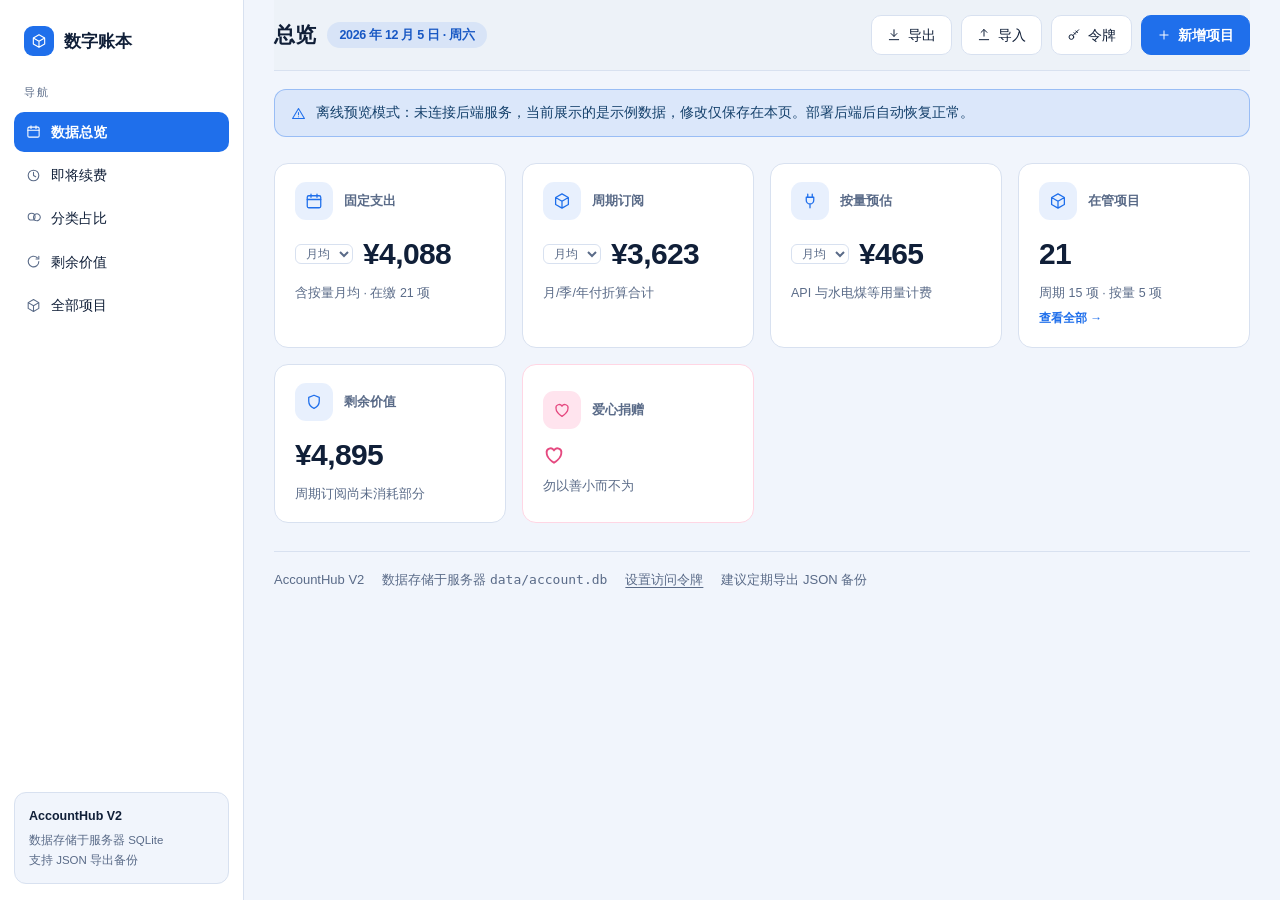
==== commit 16d34a61: "Add files via upload" ====
--- a/static/index.html
+++ b/static/index.html
@@ -4,203 +4,15 @@
 <meta charset="utf-8">
 <meta name="viewport" content="width=device-width, initial-scale=1">
 <title>数字账本 · AccountHub</title>
-<link rel="icon" href="data:image/svg+xml,%3Csvg xmlns='http://www.w3.org/2000/svg' viewBox='0 0 24 24' fill='none' stroke='%23c96442' stroke-width='2' stroke-linecap='round' stroke-linejoin='round'%3E%3Cpath d='M12 2.5l8.5 4.9v9.2L12 21.5l-8.5-4.9V7.4L12 2.5z'/%3E%3Cpath d='M3.5 7.4L12 12.3l8.5-4.9'/%3E%3Cpath d='M12 12.3v9.2'/%3E%3C/svg%3E">
+<link rel="icon" href="data:image/svg+xml,%3Csvg xmlns='http://www.w3.org/2000/svg' viewBox='0 0 24 24' fill='none' stroke='%231f6feb' stroke-width='2' stroke-linecap='round' stroke-linejoin='round'%3E%3Cpath d='M12 2.5l8.5 4.9v9.2L12 21.5l-8.5-4.9V7.4L12 2.5z'/%3E%3Cpath d='M3.5 7.4L12 12.3l8.5-4.9'/%3E%3Cpath d='M12 12.3v9.2'/%3E%3C/svg%3E">
 <!--
-  AccountHub V1 · 个人数字账本
+  AccountHub V8 · 个人数字账本（纯支出 · 亮色横向条形图 · 年度价值分布）
   Discovery 留痕:
-    deliverable: 自托管个人订阅/费用看板（桌面优先, 响应式）
-    direction: Dense / Professional, 暖赭 accent #c96442（取自 dashboard 骨架 token）
-    differentiation: 订阅"本期剩余价值"进度条——一眼看清每个订阅本月还剩多少没用完
+    direction: 现代扁平 / 亮色系（用户指定）: 白色侧栏 + 冷蓝灰背景, 主色 #1f6feb, 图表亮色填充
     state coverage: loading / empty(首用+无结果) / error(可重试) / populated / edge(长文本截断+横向滚动)
+    font: 系统中文栈（自托管离线环境，不引外部字体）
 -->
-<style>
-:root{
-  --bg:#fafaf9; --surface:#ffffff; --fg:#1c1b1a; --muted:#6b6964; --border:#e6e4e0;
-  --accent:#c96442; --accent-deep:#b5573a; --accent-soft:rgba(201,100,66,.09);
-  --good:#2f7d4a; --bad:#b53a2a; --warn:#9a6700; --bar:#b9b2a6; --radius:10px;
-}
-*{box-sizing:border-box}
-html{scroll-behavior:smooth}
-body{
-  margin:0;background:var(--bg);color:var(--fg);
-  font:14px/1.55 "PingFang SC","Hiragino Sans GB","Microsoft YaHei","Source Han Sans SC",-apple-system,"Segoe UI",sans-serif;
-  display:grid;grid-template-columns:232px 1fr;min-height:100vh;
-}
-.ic{fill:none;stroke:currentColor;stroke-width:1.7;stroke-linecap:round;stroke-linejoin:round;flex:none}
-.num{font-variant-numeric:tabular-nums}
-:focus-visible{outline:2px solid var(--accent);outline-offset:2px}
-::placeholder{color:#a5a099}
-
-/* ---------- 侧栏 ---------- */
-.sidebar{position:sticky;top:0;height:100vh;background:var(--surface);border-right:1px solid var(--border);padding:18px 12px 14px;display:flex;flex-direction:column;gap:2px}
-.brand{display:flex;align-items:center;gap:9px;font-weight:600;font-size:15px;padding:4px 10px 16px}
-.brand .logo{width:27px;height:27px;border-radius:8px;background:var(--accent);color:#fff;display:grid;place-items:center;flex:none}
-.nav{display:flex;flex-direction:column;gap:2px}
-.nav a{display:flex;align-items:center;gap:9px;padding:7px 10px;border-radius:8px;color:var(--fg);text-decoration:none;font-size:13.5px}
-.nav a:hover{background:var(--bg)}
-.nav a.active{background:var(--bg);font-weight:550;box-shadow:inset 2px 0 0 var(--accent)}
-.nav a .ic{color:var(--muted)}
-.nav a.active .ic{color:var(--accent)}
-.side-meta{margin-top:auto;padding:12px 10px 2px;font-size:11px;color:var(--muted);line-height:1.7;border-top:1px solid var(--border)}
-
-/* ---------- 主区 ---------- */
-main{padding:0 28px 40px;min-width:0}
-.topbar{position:sticky;top:0;z-index:40;background:var(--bg);border-bottom:1px solid var(--border);padding:13px 0;display:flex;justify-content:space-between;align-items:center;gap:12px;flex-wrap:wrap}
-.topbar h1{font-size:18px;margin:0;letter-spacing:-.01em;font-weight:600}
-.topbar .t-date{font-size:12.5px;color:var(--muted);margin-left:10px;font-weight:400}
-.m-brand{display:none;align-items:center;gap:8px;font-weight:600;font-size:15px}
-.m-brand .logo{width:24px;height:24px;border-radius:7px;background:var(--accent);color:#fff;display:grid;place-items:center}
-.t-actions{display:flex;gap:8px;flex-wrap:wrap;align-items:center}
-
-.btn{font:inherit;cursor:pointer;padding:7px 13px;border-radius:8px;border:1px solid var(--border);background:var(--surface);color:var(--fg);display:inline-flex;align-items:center;gap:7px;font-size:13px}
-.btn:hover{background:#f4f2ef;border-color:#d7d2ca}
-.btn.primary{background:var(--accent);border-color:var(--accent);color:#fff;font-weight:550}
-.btn.primary:hover{background:var(--accent-deep);border-color:var(--accent-deep)}
-.btn.danger{color:var(--bad)}
-.btn.danger:hover{border-color:var(--bad);background:rgba(181,58,42,.05)}
-.btn[disabled]{opacity:.55;pointer-events:none}
-.ibtn{width:28px;height:28px;padding:0;justify-content:center;border-radius:7px;border:1px solid transparent;background:transparent;color:var(--muted);cursor:pointer;font:inherit;display:inline-flex;align-items:center}
-.ibtn:hover{background:var(--bg);color:var(--fg);border-color:var(--border)}
-.ibtn.danger:hover{color:var(--bad);border-color:rgba(181,58,42,.35)}
-
-.demo-banner{margin:16px 0 0;padding:10px 14px;border:1px solid rgba(154,103,0,.4);background:rgba(154,103,0,.07);color:#7a5b00;border-radius:9px;font-size:13px;display:flex;gap:9px;align-items:center}
-.demo-banner .ic{color:var(--warn)}
-
-/* ---------- KPI ---------- */
-section{scroll-margin-top:78px}
-.kpis{display:grid;grid-template-columns:repeat(auto-fit,minmax(176px,1fr));gap:13px;margin:20px 0 14px}
-.kpi{background:var(--surface);border:1px solid var(--border);border-radius:var(--radius);padding:15px 17px}
-.kpi .label{font-size:12px;color:var(--muted);letter-spacing:.02em}
-.kpi .value{font-size:25px;font-weight:600;letter-spacing:-.01em;margin-top:5px;font-variant-numeric:tabular-nums}
-.kpi .value.good{color:var(--good)} .kpi .value.bad{color:var(--bad)}
-.kpi .sub{font-size:11.5px;color:var(--muted);margin-top:4px}
-
-/* ---------- 面板 ---------- */
-.grid2{display:grid;grid-template-columns:5fr 7fr;gap:13px}
-@media(max-width:1080px){.grid2{grid-template-columns:1fr}}
-.panel{background:var(--surface);border:1px solid var(--border);border-radius:var(--radius);margin-bottom:13px;min-width:0}
-.panel-h{padding:13px 17px;border-bottom:1px solid var(--border);display:flex;justify-content:space-between;align-items:baseline;gap:10px;flex-wrap:wrap}
-.panel-h h2{font-size:14.5px;font-weight:600;margin:0;display:flex;align-items:center;gap:8px}
-.panel-h h2 .ic{color:var(--accent)}
-.panel-h .hint{font-size:12px;color:var(--muted)}
-.panel-b{padding:6px 17px 15px}
-
-/* 即将续费 */
-.up-row{display:flex;align-items:center;gap:11px;padding:9px 0;border-top:1px dashed var(--border)}
-.up-row:first-child{border-top:none}
-.up-ic{width:30px;height:30px;border-radius:8px;display:grid;place-items:center;flex:none}
-.up-main{flex:1;min-width:0}
-.up-name{font-weight:550;font-size:13.5px;white-space:nowrap;overflow:hidden;text-overflow:ellipsis}
-.up-sub{font-size:11.5px;color:var(--muted);white-space:nowrap;overflow:hidden;text-overflow:ellipsis}
-.up-right{text-align:right;flex:none}
-.up-amt{font-weight:600;font-size:13.5px;font-variant-numeric:tabular-nums}
-.badge{display:inline-block;font-size:11px;padding:1.5px 8px;border-radius:999px;border:1px solid var(--border);color:var(--muted);white-space:nowrap;margin-top:2px}
-.badge.today{color:var(--bad);border-color:rgba(181,58,42,.4);font-weight:550}
-.badge.soon{color:var(--warn);border-color:rgba(154,103,0,.4)}
-.badge.week{color:var(--fg);background:var(--bg)}
-
-/* 分类占比 */
-.donut-wrap{display:flex;gap:24px;align-items:center;flex-wrap:wrap;padding-top:10px}
-.donut{position:relative;width:168px;height:168px;flex:none;margin:0 auto}
-.donut svg{width:100%;height:100%;display:block}
-.donut-c{position:absolute;inset:0;display:grid;place-content:center;text-align:center;pointer-events:none}
-.donut-c .t1{font-size:11px;color:var(--muted)}
-.donut-c .t2{font-size:16px;font-weight:600;font-variant-numeric:tabular-nums}
-.legend{flex:1;min-width:220px;display:flex;flex-direction:column;gap:7px}
-.lg-row{display:grid;grid-template-columns:10px minmax(70px,1fr) 82px 76px 42px;gap:8px;align-items:center;font-size:12.5px}
-.lg-dot{width:9px;height:9px;border-radius:3px}
-.lg-bar{height:5px;border-radius:99px;background:var(--bg);border:1px solid var(--border);position:relative;overflow:hidden}
-.lg-bar i{position:absolute;top:0;bottom:0;left:0;display:block}
-.lg-amt{font-variant-numeric:tabular-nums;text-align:right}
-.lg-pct{color:var(--muted);text-align:right;font-variant-numeric:tabular-nums}
-
-/* 表格 */
-.tscroll{overflow-x:auto}
-table{width:100%;border-collapse:collapse}
-th{font-size:11.5px;color:var(--muted);text-align:left;padding:8px 10px;font-weight:500;letter-spacing:.02em;border-bottom:1px solid var(--border);white-space:nowrap}
-td{padding:9px 10px;border-bottom:1px solid var(--border);font-size:13px;vertical-align:middle}
-tbody tr:last-child td{border-bottom:none}
-tbody tr:hover td{background:#fbfaf9}
-td.num,th.num{text-align:right;font-variant-numeric:tabular-nums;white-space:nowrap}
-.cat-dot{width:8px;height:8px;border-radius:3px;display:inline-block;margin-right:6px;flex:none}
-.chip{display:inline-block;font-size:11px;padding:1px 7px;border-radius:6px;background:var(--bg);border:1px solid var(--border);color:var(--muted);white-space:nowrap}
-.pill{display:inline-block;font-size:11px;padding:1.5px 8px;border-radius:999px;border:1px solid var(--border)}
-.pill.on{color:var(--good);border-color:rgba(47,125,74,.35)}
-.pill.off{color:var(--muted)}
-.name-cell{display:flex;align-items:center;gap:9px;min-width:0}
-.n-ic{width:28px;height:28px;border-radius:8px;display:grid;place-items:center;flex:none}
-.n-txt{min-width:0;max-width:230px}
-.n-name{font-weight:550;white-space:nowrap;overflow:hidden;text-overflow:ellipsis}
-.n-note{font-size:11.5px;color:var(--muted);white-space:nowrap;overflow:hidden;text-overflow:ellipsis}
-.pbar{width:104px;height:5px;background:var(--bg);border:1px solid var(--border);border-radius:99px;overflow:hidden;display:inline-block;vertical-align:middle}
-.pbar i{display:block;height:100%}
-.pwrap{display:flex;align-items:center;gap:8px}
-.ppct{font-size:11.5px;color:var(--muted);font-variant-numeric:tabular-nums;white-space:nowrap}
-.td-actions{display:flex;gap:3px;justify-content:flex-end}
-.foot-note{font-size:11.5px;color:var(--muted);padding:10px 2px 0}
-
-/* tabs + 筛选 */
-.tabs{display:flex;gap:6px;padding:12px 17px 0}
-.tab{padding:6px 14px;border-radius:8px;border:1px solid transparent;background:transparent;cursor:pointer;font:inherit;font-size:13.5px;color:var(--muted)}
-.tab:hover{color:var(--fg)}
-.tab.active{background:var(--bg);border-color:var(--border);color:var(--fg);font-weight:550}
-.filters{display:flex;gap:9px;flex-wrap:wrap;align-items:center;padding:11px 17px;border-bottom:1px solid var(--border)}
-select,input[type=text],input[type=date]{font:inherit;font-size:13px;padding:6.5px 10px;border:1px solid var(--border);border-radius:8px;background:var(--surface);color:var(--fg)}
-select:focus,input:focus{border-color:var(--accent);box-shadow:0 0 0 3px var(--accent-soft);outline:none}
-.f-search{width:180px}
-
-/* 状态块 */
-.errbox{margin:14px 17px;padding:12px 15px;border:1px solid rgba(181,58,42,.35);border-radius:8px;background:rgba(181,58,42,.05);font-size:13px;display:flex;gap:10px;align-items:center;justify-content:space-between;flex-wrap:wrap;color:var(--fg)}
-.errbox .em{display:flex;gap:9px;align-items:center;color:var(--bad);font-weight:550}
-.errbox .ec{color:var(--muted);font-weight:400}
-.empty{padding:36px 18px;text-align:center}
-.empty .eh{font-weight:600;font-size:14.5px}
-.empty p{color:var(--muted);font-size:13px;margin:6px auto 15px;max-width:400px}
-.empty .btns{display:flex;gap:10px;justify-content:center;flex-wrap:wrap}
-.sk{height:13px;border-radius:6px;background:linear-gradient(90deg,#efece7 25%,#f6f4f0 45%,#efece7 65%);background-size:200% 100%;animation:sk 1.2s infinite}
-@keyframes sk{to{background-position:-200% 0}}
-.skl-row{display:flex;gap:12px;padding:11px 0;align-items:center}
-.skl-row:first-child{padding-top:14px}
-
-/* 页脚 */
-.foot{color:var(--muted);font-size:12px;padding:16px 0 4px;display:flex;gap:6px 16px;flex-wrap:wrap;border-top:1px solid var(--border);margin-top:24px;align-items:center}
-.linkbtn{background:none;border:none;color:var(--muted);font:inherit;font-size:12px;cursor:pointer;text-decoration:underline;text-underline-offset:3px;padding:0}
-.linkbtn:hover{color:var(--fg)}
-
-/* 弹层 */
-.overlay{position:fixed;inset:0;background:rgba(28,27,26,.45);z-index:100;display:grid;place-items:center;padding:16px}
-[hidden]{display:none!important}
-.modal{background:var(--surface);border-radius:12px;width:min(580px,100%);max-height:92vh;overflow:auto;box-shadow:0 20px 60px rgba(0,0,0,.25)}
-.m-h{padding:15px 20px;border-bottom:1px solid var(--border);display:flex;justify-content:space-between;align-items:center}
-.m-h h3{margin:0;font-size:15px;font-weight:600}
-.m-b{padding:18px 20px}
-.fgrid{display:grid;grid-template-columns:1fr 1fr;gap:13px}
-.fld{display:flex;flex-direction:column;gap:5px;font-size:12.5px;color:var(--muted)}
-.fld>span{letter-spacing:.02em}
-.fld input,.fld select{font-size:13.5px;color:var(--fg)}
-.fld.full{grid-column:1/-1}
-input.invalid,select.invalid{border-color:var(--bad);box-shadow:0 0 0 3px rgba(181,58,42,.12)}
-.ferr{margin:0;font-size:12px;color:var(--bad);display:flex;gap:4px;align-items:center}
-.ferr .ic{stroke-width:2}
-.fhint{grid-column:1/-1;font-size:12px;color:var(--muted);background:var(--bg);border:1px solid var(--border);border-radius:8px;padding:8px 12px;line-height:1.6}
-.m-f{padding:13px 20px;border-top:1px solid var(--border);display:flex;justify-content:flex-end;gap:9px}
-
-/* toast */
-.toast-wrap{position:fixed;left:50%;bottom:26px;transform:translateX(-50%);z-index:300;display:flex;flex-direction:column;gap:8px;align-items:center;pointer-events:none}
-.toast{background:#26221f;color:#f5f2ee;padding:9px 16px;border-radius:9px;font-size:13px;box-shadow:0 6px 20px rgba(0,0,0,.2);max-width:82vw}
-.toast.err{background:#7d2e22;color:#fff}
-
-@media(max-width:960px){
-  body{grid-template-columns:1fr}
-  .sidebar{display:none}
-  .m-brand{display:flex}
-  main{padding:0 14px 32px}
-  .fgrid{grid-template-columns:1fr}
-  .n-txt{max-width:150px}
-  .t-actions .btn span.bt{display:none}
-}
-@media(max-width:560px){.kpis{grid-template-columns:repeat(2,1fr)}}
-</style>
+<link rel="stylesheet" href="css/app.css">
 </head>
 <body>
 
@@ -244,7 +56,8 @@
 </svg>
 
 <aside class="sidebar" data-od-id="sidebar">
-  <div class="brand"><span class="logo"><svg class="ic" width="15" height="15"><use href="#i-ledger"/></svg></span>数字账本</div>
+  <div class="brand"><span class="logo"><svg class="ic" width="16" height="16"><use href="#i-ledger"/></svg></span>数字账本</div>
+  <span class="group-label">导航</span>
   <nav class="nav" aria-label="页面导航">
     <a href="#sec-kpi" class="active"><svg class="ic" width="15" height="15"><use href="#i-cal"/></svg>数据总览</a>
     <a href="#sec-upcoming"><svg class="ic" width="15" height="15"><use href="#i-clock"/></svg>即将续费</a>
@@ -252,14 +65,14 @@
     <a href="#sec-value"><svg class="ic" width="15" height="15"><use href="#i-rotate"/></svg>剩余价值</a>
     <a href="#sec-items"><svg class="ic" width="15" height="15"><use href="#i-ledger"/></svg>全部项目</a>
   </nav>
-  <div class="side-meta">AccountHub V1<br>数据存储于服务器 SQLite<br>支持 JSON 导出备份</div>
+  <div class="side-meta"><div class="sm-t">AccountHub V2</div>数据存储于服务器 SQLite<br>支持 JSON 导出备份</div>
 </aside>
 
 <main>
   <div class="topbar" data-od-id="topbar">
     <div style="display:flex;align-items:baseline;flex-wrap:wrap">
-      <span class="m-brand"><span class="logo"><svg class="ic" width="13" height="13"><use href="#i-ledger"/></svg></span>数字账本</span>
-      <h1 style="display:flex;align-items:baseline">总览<span class="t-date num" id="todayTxt"></span></h1>
+      <span class="m-brand"><span class="logo"><svg class="ic" width="14" height="14"><use href="#i-ledger"/></svg></span>数字账本</span>
+      <h1 style="display:flex;align-items:center">总览<span class="t-date num" id="todayTxt"></span></h1>
     </div>
     <div class="t-actions">
       <button class="btn" id="btnExport" type="button"><svg class="ic" width="14" height="14"><use href="#i-download"/></svg><span class="bt">导出</span></button>
@@ -269,6 +82,14 @@
     </div>
   </div>
 
+  <nav class="m-nav" aria-label="页面导航">
+    <a href="#sec-kpi" class="active">数据总览</a>
+    <a href="#sec-upcoming">即将续费</a>
+    <a href="#sec-cats">月度走势</a>
+    <a href="#sec-value">支出与价值</a>
+    <a href="#sec-items">全部项目</a>
+  </nav>
+
   <div class="demo-banner" id="demoBanner" hidden>
     <svg class="ic" width="15" height="15"><use href="#i-alert"/></svg>
     <span>离线预览模式：未连接后端服务，当前展示的是示例数据，修改仅保存在本页。部署后端后自动恢复正常。</span>
@@ -276,28 +97,22 @@
 
   <div class="kpis" id="sec-kpi" data-od-id="kpis" aria-label="关键指标"></div>
 
-  <div class="grid2" data-od-id="panels-row">
-    <section class="panel" id="sec-upcoming" data-od-id="upcoming">
+  <section class="panel" id="sec-upcoming" data-od-id="upcoming">
       <div class="panel-h"><h2><svg class="ic" width="15" height="15"><use href="#i-clock"/></svg>即将续费</h2><span class="hint">未来 30 天</span></div>
       <div class="panel-b" id="upcomingBody"></div>
     </section>
     <section class="panel" id="sec-cats" data-od-id="cats">
-      <div class="panel-h"><h2><svg class="ic" width="15" height="15"><use href="#i-coins"/></svg>支出分类占比</h2><span class="hint">按月均金额</span></div>
+      <div class="panel-h"><h2><svg class="ic" width="15" height="15"><use href="#i-coins"/></svg>月度支出走势</h2><span class="hint">近 12 个月 · 纵轴=月份 · 横轴=金额</span></div>
       <div class="panel-b" id="catsBody"></div>
     </section>
-  </div>
 
   <section class="panel" id="sec-value" data-od-id="value">
-    <div class="panel-h"><h2><svg class="ic" width="15" height="15"><use href="#i-rotate"/></svg>订阅剩余价值</h2><span class="hint">本期已用 / 还剩多少没用完</span></div>
+    <div class="panel-h"><h2><svg class="ic" width="15" height="15"><use href="#i-rotate"/></svg>支出与剩余价值</h2><span class="hint">纵轴=指标 · 横轴=金额</span></div>
     <div class="panel-b" id="valueBody"></div>
   </section>
 
   <section class="panel" id="sec-items" data-od-id="items">
     <div class="panel-h"><h2><svg class="ic" width="15" height="15"><use href="#i-ledger"/></svg>全部项目</h2><span class="hint" id="itemsHint"></span></div>
-    <div class="tabs" role="tablist" aria-label="项目类型">
-      <button class="tab active" id="tabExpense" type="button" role="tab" aria-selected="true">支出</button>
-      <button class="tab" id="tabIncome" type="button" role="tab" aria-selected="false">收入</button>
-    </div>
     <div class="filters">
       <select id="fCat" aria-label="按分类筛选"></select>
       <select id="fStatus" aria-label="按状态筛选">
@@ -306,12 +121,13 @@
         <option value="off">仅停用</option>
       </select>
       <input type="text" class="f-search" id="fSearch" placeholder="搜索名称或备注…" aria-label="搜索项目">
+      <button class="btn danger" id="btnBatchDel" type="button" hidden>删除选中</button>
     </div>
     <div class="tscroll" id="itemsBody"></div>
   </section>
 
   <footer class="foot" data-od-id="footer">
-    <span>AccountHub V1</span>
+    <span>AccountHub V2</span>
     <span>数据存储于服务器 <code>data/account.db</code></span>
     <button class="linkbtn" id="footToken" type="button">设置访问令牌</button>
     <span>建议定期导出 JSON 备份</span>
@@ -328,9 +144,6 @@
           <input id="f-name" maxlength="100" placeholder="如：腾讯视频 VIP / iCloud 200GB">
           <p class="ferr" id="err-name" role="alert" hidden></p>
         </label>
-        <label class="fld"><span>类型</span>
-          <select id="f-type"><option value="expense">支出</option><option value="income">收入</option></select>
-        </label>
         <label class="fld"><span>分类</span>
           <select id="f-cat"></select>
         </label>
@@ -363,12 +176,27 @@
           <input id="f-note" maxlength="200" placeholder="账号、扣费卡片、续费渠道等（可选）">
         </label>
         <div class="fhint" id="f-hint"></div>
+        <div class="danger-zone" id="mDelZone" hidden>
+          <span>删除后不可恢复，请谨慎操作</span>
+          <button class="btn danger" id="mDelete" type="button">删除该项目</button>
+        </div>
       </div>
     </div>
     <div class="m-f">
       <button class="btn" id="mCancel" type="button">取消</button>
       <button class="btn primary" id="mSave" type="button">保存</button>
     </div>
+  </div>
+</div>
+
+<!-- 爱心捐赠 -->
+<div class="overlay" id="ovLove" hidden>
+  <div class="modal" role="dialog" aria-modal="true" aria-labelledby="loveTitle" style="width:min(480px,100%)">
+    <div class="m-h"><h3 id="loveTitle">爱心捐赠</h3><button class="ibtn" id="loveClose" type="button" aria-label="关闭"><svg class="ic" width="15" height="15"><use href="#i-x"/></svg></button></div>
+    <div class="m-b">
+      <p class="love-text">生而为人，我们应该在自己力所能及的范围内去帮助自己能看到的有困难的人，用实际行动去展现人性的光辉，勿以善小而不为，递瓶水，让个座...</p>
+    </div>
+    <div class="m-f"><button class="btn primary" id="loveOk" type="button">我记住了</button></div>
   </div>
 </div>
 
@@ -392,665 +220,8 @@
 <div class="toast-wrap"><div class="toast" id="toastOk" role="status" hidden></div><div class="toast err" id="toastErr" role="alert" hidden></div></div>
 <input type="file" id="importFile" accept=".json,application/json" hidden>
 
-<script>
-'use strict';
-/* ================= 基础数据 ================= */
-const CATS = {
-  expense:{
-    streaming:{name:'影音娱乐',color:'#b3543a',icon:'film'},
-    game:{name:'游戏娱乐',color:'#9c5f96',icon:'game'},
-    ai:{name:'AI 订阅',color:'#6f7fb8',icon:'spark'},
-    api:{name:'API 按量',color:'#c08a3e',icon:'plug'},
-    software:{name:'软件工具',color:'#4f8f7d',icon:'window'},
-    cloud:{name:'云服务/存储',color:'#74a3c7',icon:'cloud'},
-    telecom:{name:'通讯网络',color:'#3f8f96',icon:'phone'},
-    utilities:{name:'水电燃气',color:'#d07a3f',icon:'bulb'},
-    housing:{name:'房租物业',color:'#8d8778',icon:'home'},
-    member:{name:'生活会员',color:'#c77e8f',icon:'bag'},
-    transport:{name:'出行交通',color:'#5e86a8',icon:'train'},
-    insurance:{name:'保险保障',color:'#6f9a68',icon:'shield'},
-    education:{name:'教育学习',color:'#7c86a3',icon:'book'},
-    health:{name:'健康健身',color:'#a8a24e',icon:'heart'},
-    finance:{name:'金融费用',color:'#9c6b4f',icon:'card'},
-    other:{name:'其他支出',color:'#999488',icon:'box'}
-  },
-  income:{
-    salary:{name:'工资收入',color:'#2f7d4a',icon:'cash'},
-    interest:{name:'利息理财',color:'#3f8f96',icon:'coins'},
-    cashback:{name:'返现红包',color:'#c08a3e',icon:'rotate'},
-    side:{name:'副业接单',color:'#9c5f96',icon:'case'},
-    refund:{name:'退款退还',color:'#6f9a68',icon:'undo'},
-    other:{name:'其他收入',color:'#999488',icon:'dots'}
-  }
-};
-const CYCLES = {weekly:'周付',monthly:'月付',quarterly:'季付',yearly:'年付',usage:'按量',onetime:'一次性'};
-const RECUR = ['weekly','monthly','quarterly','yearly'];
-const CYCLE_HINT = {
-  monthly:'每月固定扣费。扣费日留空时，按开始日期的"日"自动推算。',
-  quarterly:'每 3 个月扣费一次，以开始日期所在月为锚点循环。',
-  yearly:'每年扣费一次，扣费的月份和日期取自开始日期（周年续费）。',
-  weekly:'每 7 天扣费一次，以开始日期为锚点循环。',
-  usage:'按量付费：金额填"月均预估"，参与每月支出统计，但不参与剩余价值计算。',
-  onetime:'一次性支出：只记录在项目清单里，不折算进每月固定支出。'
-};
-
-let ITEMS = [];
-let demo = false;
-let loadError = null;
-let token = localStorage.getItem('ah_token') || '';
-const state = {tab:'expense', cat:'all', status:'active', q:''};
-const modal = {open:false, editingId:null, lastFocus:null};
-
-/* ================= 工具 ================= */
-const $ = s => document.querySelector(s);
-const DAY = 864e5;
-function esc(s){return String(s==null?'':s).replace(/[&<>"']/g,c=>({'&':'&amp;','<':'&lt;','>':'&gt;','"':'&quot;',"'":'&#39;'}[c]));}
-function pd(s){if(!s)return null;const p=s.split('-').map(Number);if(!p[0]||!p[1]||!p[2])return null;return new Date(p[0],p[1]-1,p[2]);}
-function fmtD(d){if(!d)return'';const m=String(d.getMonth()+1).padStart(2,'0'),dd=String(d.getDate()).padStart(2,'0');return d.getFullYear()+'-'+m+'-'+dd;}
-function today(){const n=new Date();return new Date(n.getFullYear(),n.getMonth(),n.getDate());}
-function addDays(d,n){return new Date(d.getFullYear(),d.getMonth(),d.getDate()+n);}
-function addMonths(base,n,day){const y=base.getFullYear(),m=base.getMonth();const dim=new Date(y,m+n+1,0).getDate();return new Date(y,m+n,Math.min(day,dim));}
-function daysBetween(a,b){return Math.round((b-a)/DAY);}
-function money(v){return '¥'+Number(v||0).toLocaleString('zh-CN',{minimumFractionDigits:2,maximumFractionDigits:2});}
-function money0(v){return '¥'+Math.round(Number(v||0)).toLocaleString('zh-CN');}
-function ic(name,size){size=size||15;return '<svg class="ic" width="'+size+'" height="'+size+'" aria-hidden="true"><use href="#i-'+name+'"/></svg>';}
-function catOf(it){const g=CATS[it.type]||CATS.expense;return g[it.category]||{name:it.category||'未分类',color:'#999488',icon:'box'};}
-function tint(hex){return 'background:'+hex+'1f;color:'+hex;}
-function cycleName(c){return CYCLES[c]||c;}
-
-/* ================= 周期计算 ================= */
-function cycleStep(it){return it.cycle==='monthly'?1:it.cycle==='quarterly'?3:12;}
-function periodOf(it,T){
-  const start=pd(it.start_date);
-  if(!start||RECUR.indexOf(it.cycle)<0)return null;
-  const cd=(it.charge_day&&it.charge_day>=1&&it.charge_day<=31)?it.charge_day:start.getDate();
-  if(it.cycle==='weekly'){
-    if(start>T){return{s:start,e:addDays(start,7),next:start};}
-    let k=Math.floor(daysBetween(start,T)/7);
-    let s=addDays(start,k*7);
-    let guard=0;
-    while(addDays(s,7)<=T&&guard++<400){s=addDays(s,7);}
-    return{s:s,e:addDays(s,7),next:addDays(s,7)};
-  }
-  if(start>T){return{s:start,e:addMonths(start,cycleStep(it),cd),next:start};}
-  const m0=(T.getFullYear()-start.getFullYear())*12+(T.getMonth()-start.getMonth());
-  let k=Math.max(0,Math.floor(m0/cycleStep(it))*cycleStep(it));
-  let s=addMonths(start,k,cd);
-  let guard=0;
-  while(s<=T&&guard++<700){k+=cycleStep(it);s=addMonths(start,k,cd);}
-  const prev=addMonths(start,k-cycleStep(it),cd);
-  return{s:prev,e:s,next:s};
-}
-function monthlyCost(it){
-  const a=Number(it.amount)||0;
-  switch(it.cycle){
-    case 'weekly':return a*52/12;
-    case 'monthly':return a;
-    case 'quarterly':return a/3;
-    case 'yearly':return a/12;
-    case 'usage':return a;
-    default:return 0;
-  }
-}
-function nextChargeText(it,T){
-  if(RECUR.indexOf(it.cycle)>=0){
-    const p=periodOf(it,T);
-    if(!p)return '—';
-    return fmtD(p.next)+(daysBetween(T,p.next)===0?'（今天）':'');
-  }
-  if(it.cycle==='usage')return '按量';
-  if(it.cycle==='onetime')return fmtD(pd(it.start_date))||'—';
-  return '—';
-}
-
-/* ================= API ================= */
-async function api(path,opts){
-  opts=opts||{};
-  const headers=Object.assign({'Content-Type':'application/json'},{},token?{'Authorization':'Bearer '+token}:{});
-  opts.headers=Object.assign(headers,opts.headers||{});
-  const res=await fetch(path,opts);
-  if(res.status===401){openToken();const e=new Error('需要访问令牌');e.auth=true;throw e;}
-  let data={};
-  try{data=await res.json();}catch(e){}
-  if(!res.ok)throw new Error(data.error||('服务返回 '+res.status));
-  return data;
-}
-
-/* ================= 示例数据 ================= */
-function dstr(n){return fmtD(addDays(today(),n));}
-const DEMO=[
- {name:'腾讯视频 VIP',category:'streaming',type:'expense',amount:25,cycle:'monthly',charge_day:12,start_date:dstr(-70),active:1,note:'第三方渠道续费'},
- {name:'网易云音乐黑胶',category:'streaming',type:'expense',amount:15,cycle:'monthly',charge_day:3,start_date:dstr(-40),active:1,note:''},
- {name:'ChatGPT Plus',category:'ai',type:'expense',amount:145,cycle:'monthly',charge_day:5,start_date:dstr(-95),active:1,note:'美区订阅，折合人民币'},
- {name:'Claude Pro',category:'ai',type:'expense',amount:145,cycle:'monthly',charge_day:18,start_date:dstr(-30),active:1,note:''},
- {name:'OpenAI API',category:'api',type:'expense',amount:80,cycle:'usage',charge_day:null,start_date:dstr(-90),active:1,note:'月均用量预估'},
- {name:'阿里云短信 API',category:'api',type:'expense',amount:20,cycle:'usage',charge_day:null,start_date:dstr(-90),active:1,note:''},
- {name:'iCloud 200GB',category:'cloud',type:'expense',amount:21,cycle:'monthly',charge_day:8,start_date:dstr(-200),active:1,note:'家庭共享'},
- {name:'域名 example.com',category:'cloud',type:'expense',amount:78,cycle:'yearly',charge_day:null,start_date:dstr(-280),active:1,note:'注册商周年续费'},
- {name:'轻量云服务器',category:'cloud',type:'expense',amount:588,cycle:'yearly',charge_day:null,start_date:dstr(-120),active:1,note:''},
- {name:'手机话费',category:'telecom',type:'expense',amount:59,cycle:'monthly',charge_day:1,start_date:dstr(-300),active:1,note:''},
- {name:'家庭宽带',category:'telecom',type:'expense',amount:99,cycle:'monthly',charge_day:15,start_date:dstr(-150),active:1,note:''},
- {name:'电费',category:'utilities',type:'expense',amount:260,cycle:'usage',charge_day:null,start_date:dstr(-90),active:1,note:'月均预估'},
- {name:'水费',category:'utilities',type:'expense',amount:45,cycle:'usage',charge_day:null,start_date:dstr(-90),active:1,note:'两月一缴，按月摊'},
- {name:'燃气费',category:'utilities',type:'expense',amount:60,cycle:'usage',charge_day:null,start_date:dstr(-90),active:1,note:''},
- {name:'物业费',category:'housing',type:'expense',amount:450,cycle:'quarterly',charge_day:10,start_date:dstr(-65),active:1,note:''},
- {name:'房租',category:'housing',type:'expense',amount:2600,cycle:'monthly',charge_day:1,start_date:dstr(-300),active:1,note:''},
- {name:'京东 PLUS 会员',category:'member',type:'expense',amount:99,cycle:'yearly',charge_day:null,start_date:dstr(-310),active:1,note:''},
- {name:'健身房年卡',category:'health',type:'expense',amount:2380,cycle:'yearly',charge_day:null,start_date:dstr(-150),active:1,note:''},
- {name:'百万医疗险',category:'insurance',type:'expense',amount:358,cycle:'yearly',charge_day:null,start_date:dstr(-90),active:1,note:'保证续费 20 年'},
- {name:'Notion Plus',category:'software',type:'expense',amount:72,cycle:'monthly',charge_day:22,start_date:dstr(-52),active:1,note:''},
- {name:'《塞尔达传说》游戏',category:'game',type:'expense',amount:329,cycle:'onetime',charge_day:null,start_date:dstr(-20),active:1,note:'一次性买断'},
- {name:'工资',category:'salary',type:'income',amount:12500,cycle:'monthly',charge_day:10,start_date:dstr(-300),active:1,note:''},
- {name:'余额宝收益',category:'interest',type:'income',amount:130,cycle:'usage',charge_day:null,start_date:dstr(-90),active:1,note:'月均'},
- {name:'信用卡返现',category:'cashback',type:'income',amount:60,cycle:'usage',charge_day:null,start_date:dstr(-90),active:1,note:''}
-];
-
-/* ================= 渲染 ================= */
-function renderAll(){
-  renderKpis();
-  renderUpcoming();
-  renderCats();
-  renderValue();
-  renderItems();
-}
-
-function skeletonRows(n){
-  let h='';
-  const w=[46,30,58,38,52];
-  for(let i=0;i<(n||4);i++){h+='<div class="skl-row"><div class="sk" style="width:'+w[i%w.length]+'%"></div><div class="sk" style="width:12%"></div><div class="sk" style="width:16%"></div></div>';}
-  return h;
-}
-function errorBox(msg){
-  return '<div class="errbox"><span class="em">'+ic('alert',15)+'加载失败<span class="ec">'+esc(msg)+'</span></span><button class="btn sm" onclick="boot()">'+ic('refresh',13)+'重试</button></div>';
-}
-
-function stats(){
-  const T=today();
-  let exp=0,inc=0,recN=0,usageN=0,activeExp=0;
-  const byCat={};
-  for(const it of ITEMS){
-    if(!it.active)continue;
-    const m=monthlyCost(it);
-    if(it.type==='expense'){
-      exp+=m;activeExp++;
-      if(it.cycle==='usage')usageN++;else if(RECUR.indexOf(it.cycle)>=0)recN++;
-      byCat[it.category]=(byCat[it.category]||0)+m;
-    }else{inc+=m;}
-  }
-  return{T:T,exp:exp,inc:inc,recN:recN,usageN:usageN,activeExp:activeExp,byCat:byCat};
-}
-
-function renderKpis(){
-  const el=$('#sec-kpi');
-  if(loadError){el.innerHTML='';return;}
-  const s=stats();
-  const bal=s.inc-s.exp;
-  const total=ITEMS.filter(x=>x.type==='expense').length;
-  el.innerHTML=
-   kpi('本月固定支出',money0(s.exp),'含按量月均 · 在缴 '+s.activeExp+' 项','')+
-   kpi('月均收入',money0(s.inc),'固定 + 按量合计','')+
-   kpi('每月结余',money0(bal),'年结余约 '+money0(bal*12),bal>=0?'good':'bad')+
-   kpi('年化支出',money0(s.exp*12),'按当前订阅推算','')+
-   kpi('在管项目',String(total),'周期订阅 '+s.recN+' 项 · 按量 '+s.usageN+' 项','');
-  function kpi(l,v,sub,cls){return '<div class="kpi"><div class="label">'+l+'</div><div class="value num '+cls+'">'+v+'</div><div class="sub">'+sub+'</div></div>';}
-}
-
-function renderUpcoming(){
-  const el=$('#upcomingBody');
-  if(loadError){el.innerHTML=errorBox(loadError);return;}
-  if(!ITEMS.length){el.innerHTML=firstUseEmpty();return;}
-  const T=today();
-  const list=[];
-  for(const it of ITEMS){
-    if(!it.active||it.type!=='expense')continue;
-    const p=periodOf(it,T);
-    if(!p)continue;
-    list.push({it:it,d:daysBetween(T,p.next),next:p.next});
-  }
-  list.sort((a,b)=>a.d-b.d);
-  const show=list.filter(x=>x.d<=30).slice(0,8);
-  if(!show.length){el.innerHTML='<div class="empty"><div class="eh">未来 30 天没有需要续费的项目</div><p>周期订阅续费时会自动出现在这里。</p></div>';return;}
-  let h='';
-  for(const x of show){
-    const c=catOf(x.it);
-    const b=x.d<=1?'today':x.d<=3?'soon':x.d<=7?'week':'';
-    const bTxt=x.d===0?'今天':x.d===1?'明天':x.d+' 天后';
-    h+='<div class="up-row">'+
-      '<span class="up-ic" style="'+tint(c.color)+'">'+ic(c.icon,15)+'</span>'+
-      '<span class="up-main"><span class="up-name">'+esc(x.it.name)+'</span><br><span class="up-sub">'+cycleName(x.it.cycle)+' · '+fmtD(x.next)+'</span></span>'+
-      '<span class="up-right"><span class="up-amt num">'+money(x.it.amount)+'</span><br><span class="badge '+b+'">'+bTxt+'</span></span>'+
-    '</div>';
-  }
-  el.innerHTML=h;
-}
-
-function renderCats(){
-  const el=$('#catsBody');
-  if(loadError){el.innerHTML=errorBox(loadError);return;}
-  if(!ITEMS.length){el.innerHTML='<div class="empty"><div class="eh">暂无支出数据</div><p>添加项目后，这里会按分类展示每月支出占比。</p></div>';return;}
-  const s=stats();
-  const entries=Object.entries(s.byCat).filter(x=>x[1]>0).sort((a,b)=>b[1]-a[1]);
-  const total=entries.reduce((a,x)=>a+x[1],0);
-  if(!total){el.innerHTML='<div class="empty"><div class="eh">暂无支出数据</div><p>添加支出项目后展示分类占比。</p></div>';return;}
-  const R=48,C=2*Math.PI*R;
-  let acc=0,segs='';
-  for(const k in entries){
-    const cat=CATS.expense[entries[k][0]]||{color:'#999488'};
-    const frac=entries[k][1]/total;
-    const dash=(frac*C).toFixed(2);
-    segs+='<circle r="'+R+'" cx="60" cy="60" fill="none" stroke="'+cat.color+'" stroke-width="15" stroke-dasharray="'+dash+' '+(C-dash).toFixed(2)+'" stroke-dashoffset="'+(-acc).toFixed(2)+'" transform="rotate(-90 60 60)"/>';
-    acc+=frac*C;
-  }
-  let lg='';
-  const max=entries[0][1];
-  for(const k in entries){
-    const cat=CATS.expense[entries[k][0]]||{name:entries[k][0],color:'#999488'};
-    const v=entries[k][1];
-    lg+='<div class="lg-row"><span class="lg-dot" style="background:'+cat.color+'"></span><span style="white-space:nowrap;overflow:hidden;text-overflow:ellipsis">'+esc(cat.name)+'</span>'+
-      '<span class="lg-bar"><i style="width:'+(v/max*100).toFixed(1)+'%;background:'+cat.color+'"></i></span>'+
-      '<span class="lg-amt">'+money0(v)+'</span><span class="lg-pct">'+(v/total*100).toFixed(1)+'%</span></div>';
-  }
-  el.innerHTML='<div class="donut-wrap"><div class="donut"><svg viewBox="0 0 120 120" role="img" aria-label="支出分类占比环形图">'+segs+'</svg>'+
-    '<div class="donut-c"><div class="t1">月均支出</div><div class="t2">'+money0(total)+'</div></div></div><div class="legend">'+lg+'</div></div>';
-}
-
-function renderValue(){
-  const el=$('#valueBody');
-  if(loadError){el.innerHTML=errorBox(loadError);return;}
-  const T=today();
-  const rows=[];
-  for(const it of ITEMS){
-    if(!it.active||it.type!=='expense')continue;
-    const p=periodOf(it,T);
-    if(!p)continue;
-    const periodDays=Math.max(1,daysBetween(p.s,p.e));
-    const left=Math.max(0,daysBetween(T,p.e));
-    const rv=Math.min(Number(it.amount)||0,(Number(it.amount)||0)*left/periodDays);
-    rows.push({it:it,left:left,rv:rv,periodDays:periodDays,next:p.next,used:1-left/periodDays});
-  }
-  if(!rows.length){
-    el.innerHTML='<div class="empty"><div class="eh">暂无周期订阅</div><p>月付 / 季付 / 年付 / 周付的项目会在这里计算本期剩余价值。按量与一次性项目不参与。</p></div>';
-    return;
-  }
-  rows.sort((a,b)=>a.next-b.next);
-  let h='<div class="tscroll"><table><thead><tr><th>项目</th><th>周期</th><th class="num">每期金额</th><th>本期进度</th><th class="num">剩余天数</th><th class="num">剩余价值</th><th class="num">日均成本</th><th>下次扣费</th></tr></thead><tbody>';
-  for(const r of rows){
-    const c=catOf(r.it);
-    h+='<tr>'+
-      '<td><span class="name-cell"><span class="n-ic" style="'+tint(c.color)+'">'+ic(c.icon,14)+'</span><span class="n-txt"><span class="n-name">'+esc(r.it.name)+'</span></span></span></td>'+
-      '<td><span class="chip">'+cycleName(r.it.cycle)+'</span></td>'+
-      '<td class="num">'+money(r.it.amount)+'</td>'+
-      '<td><span class="pwrap"><span class="pbar"><i style="width:'+(Math.min(100,r.used*100)).toFixed(1)+'%;background:'+c.color+'"></i></span><span class="ppct">已用 '+(r.used*100).toFixed(0)+'%</span></span></td>'+
-      '<td class="num">'+r.left+' 天</td>'+
-      '<td class="num" style="font-weight:600">'+money(r.rv)+'</td>'+
-      '<td class="num">'+money(r.it.amount/r.periodDays)+'</td>'+
-      '<td class="num" style="color:var(--muted)">'+fmtD(r.next)+(daysBetween(T,r.next)===0?'（今天）':'')+'</td>'+
-    '</tr>';
-  }
-  h+='</tbody></table></div><div class="foot-note">剩余价值 = 每期金额 × 本期剩余天数 ÷ 本期总天数；日均成本 = 每期金额 ÷ 本期总天数。开始日期在未来的项目按整期价值计。</div>';
-  el.innerHTML=h;
-}
-
-function renderItems(){
-  const el=$('#itemsBody');
-  const hint=$('#itemsHint');
-  if(loadError){el.innerHTML=errorBox(loadError);hint.textContent='';return;}
-  const tab=state.tab;
-  const cnt={expense:ITEMS.filter(x=>x.type==='expense').length,income:ITEMS.filter(x=>x.type==='income').length};
-  $('#tabExpense').textContent='支出（'+cnt.expense+'）';
-  $('#tabIncome').textContent='收入（'+cnt.income+'）';
-  if(!ITEMS.length){el.innerHTML=firstUseEmpty();hint.textContent='';return;}
-  // 分类下拉
-  const sel=$('#fCat');
-  const cur=sel.value;
-  let opts='<option value="all">全部分类</option>';
-  for(const k in CATS[tab]){opts+='<option value="'+k+'">'+esc(CATS[tab][k].name)+'</option>';}
-  sel.innerHTML=opts;
-  sel.value=(cur&&CATS[tab][cur])?cur:'all';
-  state.cat=sel.value;
-  // 过滤
-  let list=ITEMS.filter(x=>x.type===tab);
-  if(state.cat!=='all')list=list.filter(x=>x.category===state.cat);
-  if(state.status==='active')list=list.filter(x=>x.active);
-  if(state.status==='off')list=list.filter(x=>!x.active);
-  const q=state.q.trim().toLowerCase();
-  if(q)list=list.filter(x=>(x.name||'').toLowerCase().indexOf(q)>=0||(x.note||'').toLowerCase().indexOf(q)>=0);
-  list.sort((a,b)=>(b.active-a.active)||(a.name||'').localeCompare(b.name||'','zh-CN'));
-  hint.textContent='共 '+list.length+' 项';
-  if(!list.length){
-    el.innerHTML='<div class="empty"><div class="eh">没有匹配的项目</div><p>试试更换分类、状态或搜索关键词。</p><div class="btns"><button class="btn sm" id="btnClearF" type="button">清除筛选</button></div></div>';
-    const b=$('#btnClearF');if(b)b.onclick=()=>{state.q='';$('#fSearch').value='';$('#fStatus').value='active';state.status='active';renderItems();};
-    return;
-  }
-  const T=today();
-  let h='<table><thead><tr><th>项目</th><th>分类</th><th class="num">金额 / 周期</th><th>下次扣费</th><th>状态</th><th style="text-align:right">操作</th></tr></thead><tbody>';
-  for(const it of list){
-    const c=catOf(it);
-    let amt;
-    if(it.cycle==='usage')amt='≈'+money(it.amount)+'<span style="color:var(--muted)"> /月均</span>';
-    else if(it.cycle==='onetime')amt=money(it.amount)+'<span style="color:var(--muted)"> /次</span>';
-    else amt=money(it.amount)+'<span style="color:var(--muted)"> /'+cycleName(it.cycle).replace('付','')+'</span>';
-    h+='<tr>'+
-      '<td><span class="name-cell"><span class="n-ic" style="'+tint(c.color)+'">'+ic(c.icon,14)+'</span><span class="n-txt"><span class="n-name">'+esc(it.name)+'</span>'+(it.note?'<span class="n-note" title="'+esc(it.note)+'">'+esc(it.note)+'</span>':'')+'</span></span></td>'+
-      '<td style="white-space:nowrap"><span class="cat-dot" style="background:'+c.color+'"></span>'+esc(c.name)+'</td>'+
-      '<td class="num">'+amt+'</td>'+
-      '<td class="num" style="color:var(--muted);white-space:nowrap">'+nextChargeText(it,T)+'</td>'+
-      '<td>'+(it.active?'<span class="pill on">启用</span>':'<span class="pill off">停用</span>')+'</td>'+
-      '<td><span class="td-actions">'+
-        '<button class="ibtn" data-act="edit" data-id="'+it.id+'" title="编辑" aria-label="编辑 '+esc(it.name)+'">'+ic('edit',14)+'</button>'+
-        '<button class="ibtn" data-act="toggle" data-id="'+it.id+'" title="'+(it.active?'停用':'启用')+'" aria-label="'+(it.active?'停用':'启用')+' '+esc(it.name)+'">'+ic(it.active?'pause':'play',14)+'</button>'+
-        '<button class="ibtn danger" data-act="del" data-id="'+it.id+'" title="删除" aria-label="删除 '+esc(it.name)+'">'+ic('trash',14)+'</button>'+
-      '</span></td>'+
-    '</tr>';
-  }
-  h+='</tbody></table>';
-  el.innerHTML=h;
-}
-
-function firstUseEmpty(){
-  return '<div class="empty"><div class="eh">还没有任何项目</div><p>把视频会员、云存储、AI 订阅、水电燃气、API 按量、年费保险等都记进来，账本会帮你算清每月固定支出和每笔订阅的剩余价值。</p><div class="btns">'+
-    '<button class="btn primary" id="btnAdd2" type="button">'+ic('plus',14)+'新增第一项</button>'+
-    '<button class="btn" id="btnDemo" type="button">'+ic('spark',14)+'载入示例数据</button>'+
-  '</div></div>';
-}
-
-/* ================= 表单 ================= */
-function fillCatSelect(type,sel){
-  const el=$('#f-cat');
-  let h='';
-  for(const k in CATS[type]){h+='<option value="'+k+'">'+esc(CATS[type][k].name)+'</option>';}
-  el.innerHTML=h;
-  el.value=sel&&CATS[type][sel]?sel:Object.keys(CATS[type])[0];
-}
-function syncCycleFields(){
-  const c=$('#f-cycle').value;
-  $('#w-charge').style.display=(c==='monthly'||c==='quarterly')?'':'none';
-  $('#w-charge').parentElement.classList.toggle('full',!(c==='monthly'||c==='quarterly'));
-  $('#l-start').textContent=c==='onetime'?'发生日期':'开始日期';
-  $('#f-hint').textContent=CYCLE_HINT[c];
-}
-function setFieldError(id,msg){
-  const input=$('#f-'+id),err=$('#err-'+id);
-  if(!input||!err)return;
-  if(msg){input.classList.add('invalid');input.setAttribute('aria-invalid','true');err.textContent=msg;err.hidden=false;}
-  else{input.classList.remove('invalid');input.removeAttribute('aria-invalid');err.hidden=true;}
-}
-function validateForm(){
-  let ok=true;
-  const name=$('#f-name').value.trim();
-  if(!name){setFieldError('name','请填写项目名称');ok=false;}else setFieldError('name','');
-  const amt=Number($('#f-amount').value);
-  if(!$('#f-amount').value.trim()||!isFinite(amt)||amt<=0){setFieldError('amount','请填写大于 0 的金额');ok=false;}else setFieldError('amount','');
-  const c=$('#f-cycle').value;
-  if(c==='monthly'||c==='quarterly'){
-    const cv=$('#f-charge').value.trim();
-    if(cv!==''){const n=Number(cv);if(!Number.isInteger(n)||n<1||n>31){setFieldError('charge','扣费日需为 1-31 的整数');ok=false;}else setFieldError('charge','');}
-    else setFieldError('charge','');
-  }else setFieldError('charge','');
-  if(RECUR.indexOf(c)>=0&&!$('#f-start').value){setFieldError('start','周期项目需要开始日期');ok=false;}
-  else setFieldError('start','');
-  return ok;
-}
-function openModal(it){
-  modal.open=true;modal.editingId=it?it.id:null;modal.lastFocus=document.activeElement;
-  $('#mTitle').textContent=it?'编辑项目':'新增项目';
-  $('#f-name').value=it?it.name:'';
-  $('#f-type').value=it?it.type:'expense';
-  fillCatSelect($('#f-type').value,it?it.category:null);
-  $('#f-amount').value=it?it.amount:'';
-  $('#f-cycle').value=it?it.cycle:'monthly';
-  $('#f-charge').value=it&&it.charge_day?it.charge_day:'';
-  $('#f-start').value=it&&it.start_date?it.start_date:fmtD(today());
-  $('#f-active').value=it?String(it.active):'1';
-  $('#f-note').value=it?(it.note||''):'';
-  ['name','amount','charge','start'].forEach(k=>setFieldError(k,''));
-  syncCycleFields();
-  $('#ovForm').hidden=false;
-  setTimeout(()=>$('#f-name').focus(),30);
-}
-function closeModal(){
-  modal.open=false;$('#ovForm').hidden=true;
-  if(modal.lastFocus&&modal.lastFocus.focus)modal.lastFocus.focus();
-}
-async function saveModal(){
-  if(!validateForm()){
-    const firstBad=$('#ovForm .invalid');
-    if(firstBad)firstBad.focus();
-    return;
-  }
-  const payload={
-    name:$('#f-name').value.trim(),
-    type:$('#f-type').value,
-    category:$('#f-cat').value,
-    amount:Math.round(Number($('#f-amount').value)*100)/100,
-    cycle:$('#f-cycle').value,
-    charge_day:($('#f-cycle').value==='monthly'||$('#f-cycle').value==='quarterly')&&$('#f-charge').value.trim()!==''?Number($('#f-charge').value):null,
-    start_date:$('#f-start').value||null,
-    active:Number($('#f-active').value),
-    note:$('#f-note').value.trim()
-  };
-  const btn=$('#mSave');btn.disabled=true;
-  try{
-    if(demo){
-      if(modal.editingId!=null){
-        const i=ITEMS.findIndex(x=>x.id===modal.editingId);
-        if(i>=0)ITEMS[i]=Object.assign({},ITEMS[i],payload);
-        toastOk('已更新（离线预览，未持久化）');
-      }else{
-        payload.id=Math.max(0,...ITEMS.map(x=>x.id||0))+1;
-        ITEMS.push(payload);
-        toastOk('已新增（离线预览，未持久化）');
-      }
-      closeModal();renderAll();
-    }else{
-      if(modal.editingId!=null){
-        await api('/api/items?id='+modal.editingId,{method:'PUT',body:JSON.stringify(payload)});
-        toastOk('已更新');
-      }else{
-        await api('/api/items',{method:'POST',body:JSON.stringify(payload)});
-        toastOk('已新增');
-      }
-      closeModal();
-      await load();
-    }
-  }catch(e){
-    if(!e.auth)toastErr(e.message);
-  }finally{btn.disabled=false;}
-}
-
-/* ================= 数据操作 ================= */
-async function load(){
-  loadError=null;
-  if(demo){renderAll();return;}
-  $('#upcomingBody').innerHTML=skeletonRows(4);
-  $('#itemsBody').innerHTML=skeletonRows(5);
-  try{
-    const d=await api('/api/items');
-    ITEMS=d.items||[];
-    renderAll();
-  }catch(e){
-    if(e.auth)return;
-    loadError=e.message;
-    renderAll();
-  }
-}
-async function toggleItem(id){
-  const it=ITEMS.find(x=>x.id===id);
-  if(!it)return;
-  const nv=it.active?0:1;
-  if(demo){it.active=nv;renderAll();toastOk(nv?'已启用（离线预览）':'已停用（离线预览）');return;}
-  try{
-    await api('/api/items?id='+id,{method:'PUT',body:JSON.stringify({active:nv})});
-    toastOk(nv?'已启用':'已停用');
-    await load();
-  }catch(e){if(!e.auth)toastErr(e.message);}
-}
-async function deleteItem(id){
-  const it=ITEMS.find(x=>x.id===id);
-  if(!it)return;
-  if(!window.confirm('确定删除「'+it.name+'」？该操作不可恢复。'))return;
-  if(demo){ITEMS=ITEMS.filter(x=>x.id!==id);renderAll();toastOk('已删除（离线预览）');return;}
-  try{
-    await api('/api/items?id='+id,{method:'DELETE'});
-    toastOk('已删除');
-    await load();
-  }catch(e){if(!e.auth)toastErr(e.message);}
-}
-async function loadDemo(){
-  if(!window.confirm('将载入 24 条示例数据'+(demo||!ITEMS.length?'':',并覆盖服务器上现有全部数据')+'，继续？'))return;
-  if(demo){ITEMS=DEMO.map(x=>Object.assign({},x));renderAll();toastOk('示例数据已载入');return;}
-  try{
-    await api('/api/import',{method:'POST',body:JSON.stringify({items:DEMO})});
-    toastOk('示例数据已载入');
-    await load();
-  }catch(e){if(!e.auth)toastErr(e.message);}
-}
-async function doExport(){
-  try{
-    let items;
-    if(demo){items=ITEMS;}
-    else{const d=await api('/api/export');items=d.items||[];}
-    const blob=new Blob([JSON.stringify({exported_at:new Date().toISOString(),items:items},null,2)],{type:'application/json'});
-    const a=document.createElement('a');
-    a.href=URL.createObjectURL(blob);
-    a.download='account-hub-export-'+fmtD(today()).replace(/-/g,'')+'.json';
-    document.body.appendChild(a);a.click();a.remove();
-    setTimeout(()=>URL.revokeObjectURL(a.href),800);
-    toastOk('已导出 '+items.length+' 条记录');
-  }catch(e){if(!e.auth)toastErr(e.message);}
-}
-function doImportPick(){$('#importFile').click();}
-async function handleImportFile(ev){
-  const file=ev.target.files&&ev.target.files[0];
-  ev.target.value='';
-  if(!file)return;
-  let obj;
-  try{obj=JSON.parse(await file.text());}catch(e){toastErr('文件不是合法 JSON');return;}
-  const items=Array.isArray(obj)?obj:obj.items;
-  if(!Array.isArray(items)){toastErr('文件中未找到 items 数组');return;}
-  if(!window.confirm('将导入 '+items.length+' 条记录'+(demo?'（替换本页数据）':'，并覆盖服务器上现有全部数据')+'，继续？'))return;
-  if(demo){ITEMS=items.map((x,i)=>Object.assign({id:i+1},x));renderAll();toastOk('已导入 '+items.length+' 条（离线预览）');return;}
-  try{
-    const d=await api('/api/import',{method:'POST',body:JSON.stringify({items:items})});
-    toastOk('已导入 '+d.count+' 条');
-    await load();
-  }catch(e){if(!e.auth)toastErr(e.message);}
-}
-
-/* ================= 令牌 ================= */
-function openToken(){
-  $('#t-input').value=token;
-  $('#ovToken').hidden=false;
-  setTimeout(()=>$('#t-input').focus(),30);
-}
-function closeToken(){$('#ovToken').hidden=true;}
-
-/* ================= toast ================= */
-let toastTimer=null;
-function toast(msg,isErr){
-  const el=isErr?$('#toastErr'):$('#toastOk');
-  const other=isErr?$('#toastOk'):$('#toastErr');
-  other.hidden=true;
-  el.textContent=msg;el.hidden=false;
-  if(toastTimer)clearTimeout(toastTimer);
-  toastTimer=setTimeout(()=>{el.hidden=true;},3200);
-}
-function toastOk(m){return toast(m,false);}
-function toastErr(m){return toast(m,true);}
-
-/* ================= 启动 ================= */
-function enterDemo(){
-  demo=true;ITEMS=DEMO.map(x=>Object.assign({},x));
-  $('#demoBanner').hidden=false;
-  renderAll();
-}
-async function boot(){
-  loadError=null;
-  try{
-    const headers=token?{'Authorization':'Bearer '+token}:{};
-    const res=await fetch('/api/health',{headers:headers,signal:AbortSignal.timeout(2500)});
-    if(res.status===401){openToken();return;}
-    if(!res.ok)throw new Error('HTTP '+res.status);
-    await load();
-  }catch(e){enterDemo();}
-}
-
-/* ================= 事件绑定 ================= */
-document.addEventListener('DOMContentLoaded',()=>{
-  const n=new Date();
-  const wd='日一二三四五六'[n.getDay()];
-  $('#todayTxt').textContent=n.getFullYear()+' 年 '+(n.getMonth()+1)+' 月 '+n.getDate()+' 日 · 周'+wd;
-
-  $('#btnAdd').onclick=()=>openModal(null);
-  $('#btnExport').onclick=doExport;
-  $('#btnImport').onclick=doImportPick;
-  $('#importFile').onchange=handleImportFile;
-  $('#btnToken').onclick=openToken;
-  $('#footToken').onclick=openToken;
-  $('#mClose').onclick=closeModal;
-  $('#mCancel').onclick=closeModal;
-  $('#mSave').onclick=saveModal;
-  $('#ovForm').addEventListener('mousedown',e=>{if(e.target===$('#ovForm'))closeModal();});
-  $('#tClose').onclick=closeToken;
-  $('#tSave').onclick=()=>{token=$('#t-input').value.trim();localStorage.setItem('ah_token',token);closeToken();location.reload();};
-  $('#tClear').onclick=()=>{token='';localStorage.removeItem('ah_token');closeToken();location.reload();};
-  $('#ovToken').addEventListener('mousedown',e=>{if(e.target===$('#ovToken'))closeToken();});
-  document.addEventListener('keydown',e=>{
-    if(e.key==='Escape'){
-      if(!$('#ovForm').hidden)closeModal();
-      if(!$('#ovToken').hidden)closeToken();
-    }
-  });
-  $('#f-type').onchange=()=>fillCatSelect($('#f-type').value,null);
-  $('#f-cycle').onchange=syncCycleFields;
-  ['f-name','f-amount','f-charge','f-start'].forEach(id=>{
-    const el=document.getElementById(id);
-    el.addEventListener('blur',()=>{
-      if(id==='f-name'&&el.value.trim())setFieldError('name','');
-      if(id==='f-amount'&&Number(el.value)>0)setFieldError('amount','');
-      if(id==='f-charge'&&el.value.trim()==='')setFieldError('charge','');
-      if(id==='f-start'&&el.value)setFieldError('start','');
-    });
-    el.addEventListener('input',()=>{
-      if(el.classList.contains('invalid'))validateForm();
-    });
-  });
-  $('#tabExpense').onclick=()=>{state.tab='expense';$('#tabExpense').classList.add('active');$('#tabIncome').classList.remove('active');$('#tabExpense').setAttribute('aria-selected','true');$('#tabIncome').setAttribute('aria-selected','false');renderItems();};
-  $('#tabIncome').onclick=()=>{state.tab='income';$('#tabIncome').classList.add('active');$('#tabExpense').classList.remove('active');$('#tabIncome').setAttribute('aria-selected','true');$('#tabExpense').setAttribute('aria-selected','false');renderItems();};
-  $('#fCat').onchange=e=>{state.cat=e.target.value;renderItems();};
-  $('#fStatus').onchange=e=>{state.status=e.target.value;renderItems();};
-  let qTimer=null;
-  $('#fSearch').oninput=e=>{
-    clearTimeout(qTimer);
-    qTimer=setTimeout(()=>{state.q=e.target.value;renderItems();},160);
-  };
-  $('#itemsBody').addEventListener('click',e=>{
-    const b=e.target.closest('button[data-act]');
-    if(!b)return;
-    const id=Number(b.dataset.id);
-    if(b.dataset.act==='edit'){const it=ITEMS.find(x=>x.id===id);if(it)openModal(it);}
-    else if(b.dataset.act==='toggle')toggleItem(id);
-    else if(b.dataset.act==='del')deleteItem(id);
-  });
-  $('#upcomingBody').addEventListener('click',e=>{
-    if(e.target.closest('#btnAdd2'))openModal(null);
-    if(e.target.closest('#btnDemo'))loadDemo();
-  });
-  $('#itemsBody').addEventListener('click',e=>{
-    if(e.target.closest('#btnAdd2'))openModal(null);
-    if(e.target.closest('#btnDemo'))loadDemo();
-  });
-  // 侧栏滚动高亮
-  const secs=['sec-kpi','sec-upcoming','sec-cats','sec-value','sec-items'].map(id=>document.getElementById(id));
-  window.addEventListener('scroll',()=>{
-    const y=window.scrollY+100;
-    let cur=secs[0].id;
-    for(const s of secs){if(s&&s.offsetTop<=y)cur=s.id;}
-    document.querySelectorAll('.nav a').forEach(a=>a.classList.toggle('active',a.getAttribute('href')==='#'+cur));
-  },{passive:true});
-
-  boot();
-});
-</script>
+<script src="js/core.js"></script>
+<script src="js/render.js"></script>
+<script src="js/app.js"></script>
 </body>
 </html>
--- a/static/css/app.css
+++ b/static/css/app.css
@@ -0,0 +1,224 @@
+:root{
+  --bg:#f1f5fc; --surface:#ffffff; --fg:#101f38; --muted:#5a6b88; --border:#d8e1f0;
+  --accent:#1f6feb; --accent-deep:#1858c4; --accent-soft:rgba(31,111,235,.10);
+  --good:#15803d; --bad:#dc2626; --warn:#b45309; --bar:#b9c6dd; --radius:14px;
+  --chart-blue:#4d94ff; --chart-cyan:#35d0ba; --chart-orange:#ff9f43; --chart-purple:#a78bfa;
+}
+*{box-sizing:border-box}
+html{scroll-behavior:smooth}
+body{
+  margin:0;background:var(--bg);color:var(--fg);
+  font:15px/1.6 "PingFang SC","Hiragino Sans GB","Microsoft YaHei","Source Han Sans SC",-apple-system,"Segoe UI",sans-serif;
+  display:grid;grid-template-columns:244px 1fr;min-height:100vh;
+}
+.ic{fill:none;stroke:currentColor;stroke-width:1.7;stroke-linecap:round;stroke-linejoin:round;flex:none}
+.num{font-variant-numeric:tabular-nums}
+:focus-visible{outline:2px solid var(--accent);outline-offset:2px}
+::placeholder{color:#93a3bd}
+*::-webkit-scrollbar{height:8px;width:10px}
+*::-webkit-scrollbar-thumb{background:#c2cfe6;border-radius:99px}
+*::-webkit-scrollbar-track{background:transparent}
+
+/* ---------- 侧栏（亮色 · 扁平） ---------- */
+.sidebar{position:sticky;top:0;height:100vh;background:var(--surface);border-right:1px solid var(--border);padding:22px 14px 16px;display:flex;flex-direction:column;gap:2px}
+.brand{display:flex;align-items:center;gap:10px;font-weight:650;font-size:16.5px;color:var(--fg);padding:4px 10px 18px;letter-spacing:.01em}
+.brand .logo{width:30px;height:30px;border-radius:9px;background:var(--accent);color:#fff;display:grid;place-items:center;flex:none}
+.group-label{font-size:11px;color:var(--muted);padding:8px 10px 8px;letter-spacing:.14em}
+.nav{display:flex;flex-direction:column;gap:3px}
+.nav a{display:flex;align-items:center;gap:10px;padding:9px 12px;border-radius:10px;color:var(--fg);text-decoration:none;font-size:14px;transition:background .15s,color .15s}
+.nav a:hover{background:var(--accent-soft);color:var(--accent-deep)}
+.nav a.active{background:var(--accent);color:#fff;font-weight:600}
+.nav a .ic{color:var(--muted)}
+.nav a:hover .ic{color:var(--accent-deep)}
+.nav a.active .ic{color:#fff}
+.side-meta{margin-top:auto;background:var(--bg);border:1px solid var(--border);border-radius:12px;padding:12px 14px;font-size:11.5px;color:var(--muted);line-height:1.8}
+.side-meta .sm-t{color:var(--fg);font-weight:600;font-size:12.5px;margin-bottom:2px}
+
+/* ---------- 主区 ---------- */
+main{padding:0 30px 48px;min-width:0}
+.topbar{position:sticky;top:0;z-index:40;background:rgba(237,241,248,.92);backdrop-filter:blur(6px);border-bottom:1px solid var(--border);padding:15px 0;display:flex;justify-content:space-between;align-items:center;gap:12px;flex-wrap:wrap}
+.topbar h1{font-size:21px;margin:0;letter-spacing:-.015em;font-weight:700}
+.topbar .t-date{font-size:12.5px;color:var(--accent-deep);background:var(--accent-soft);border-radius:999px;padding:3px 12px;margin-left:12px;font-weight:600}
+.m-brand{display:none;align-items:center;gap:8px;font-weight:650;font-size:16px;color:var(--fg)}
+.m-brand .logo{width:26px;height:26px;border-radius:8px;background:var(--accent);color:#fff;display:grid;place-items:center}
+.t-actions{display:flex;gap:9px;flex-wrap:wrap;align-items:center}
+
+.btn{font:inherit;cursor:pointer;padding:8px 15px;border-radius:10px;border:1px solid var(--border);background:var(--surface);color:var(--fg);display:inline-flex;align-items:center;gap:7px;font-size:14px;font-weight:550;transition:background .15s,border-color .15s,transform .06s}
+.btn:hover{background:#f4f7fd;border-color:#b9c9e8}
+.btn:active{transform:translateY(1px)}
+.btn.primary{background:var(--accent);border-color:var(--accent);color:#fff;font-weight:600}
+.btn.primary:hover{background:var(--accent-deep);border-color:var(--accent-deep)}
+.btn.danger{color:var(--bad)}
+.btn.danger:hover{border-color:var(--bad);background:rgba(220,38,38,.05)}
+.btn[disabled]{opacity:.55;pointer-events:none}
+input[type=checkbox]{accent-color:var(--accent);width:16px;height:16px;cursor:pointer;vertical-align:middle}
+.danger-zone{display:flex;justify-content:space-between;align-items:center;gap:10px;border:1px solid rgba(220,38,38,.3);background:rgba(220,38,38,.04);border-radius:10px;padding:9px 13px;font-size:13px;color:var(--muted);margin-top:14px}
+.ibtn{width:30px;height:30px;padding:0;justify-content:center;border-radius:8px;border:1px solid transparent;background:transparent;color:var(--muted);cursor:pointer;font:inherit;display:inline-flex;align-items:center}
+.ibtn:hover{background:var(--accent-soft);color:var(--accent);border-color:transparent}
+.ibtn.danger:hover{color:var(--bad);background:rgba(220,38,38,.06)}
+
+.demo-banner{margin:18px 0 0;padding:12px 16px;border:1px solid rgba(31,111,235,.35);background:var(--accent-soft);color:#14406b;border-radius:12px;font-size:13.5px;display:flex;gap:10px;align-items:center}
+.demo-banner .ic{color:var(--accent)}
+
+/* ---------- KPI ---------- */
+section{scroll-margin-top:84px}
+.kpis{display:grid;grid-template-columns:repeat(auto-fit,minmax(200px,1fr));gap:16px;margin:26px 0 18px}
+.kpi{background:var(--surface);border:1px solid var(--border);border-radius:var(--radius);padding:18px 20px;transition:box-shadow .15s,transform .15s}
+.kpi:hover{box-shadow:0 8px 24px rgba(16,31,56,.08);transform:translateY(-1px)}
+.kpi-top{display:flex;align-items:center;gap:11px;margin-bottom:10px}
+.kic{width:38px;height:38px;border-radius:11px;background:var(--accent-soft);color:var(--accent);display:grid;place-items:center;flex:none}
+.kpi .label{font-size:13px;color:var(--muted);font-weight:600}
+.kpi .value{font-size:30px;font-weight:700;letter-spacing:-.02em;font-variant-numeric:tabular-nums}
+.kpi .value.good{color:var(--good)} .kpi .value.bad{color:var(--bad)}
+.kpi .sub{font-size:12.5px;color:var(--muted);margin-top:5px}
+
+/* ---------- 面板 ---------- */
+.grid2{display:grid;grid-template-columns:5fr 7fr;gap:16px}
+@media(max-width:1080px){.grid2{grid-template-columns:1fr}}
+.panel{background:var(--surface);border:1px solid var(--border);border-radius:var(--radius);margin-bottom:16px;min-width:0}
+.panel-h{padding:16px 20px;border-bottom:1px solid var(--border);display:flex;justify-content:space-between;align-items:center;gap:10px;flex-wrap:wrap}
+.panel-h h2{font-size:16px;font-weight:650;margin:0;display:flex;align-items:center;gap:9px}
+.panel-h h2 .ic{color:var(--accent);background:var(--accent-soft);border-radius:8px;padding:4px}
+.panel-h .hint{font-size:12.5px;color:var(--muted)}
+.panel-b{padding:8px 20px 18px}
+
+/* 即将续费 */
+.up-row{display:flex;align-items:center;gap:12px;padding:11px 0;border-top:1px dashed var(--border)}
+.up-row:first-child{border-top:none}
+.up-ic{width:34px;height:34px;border-radius:10px;display:grid;place-items:center;flex:none}
+.up-main{flex:1;min-width:0}
+.up-name{font-weight:600;font-size:14.5px;white-space:nowrap;overflow:hidden;text-overflow:ellipsis}
+.up-sub{font-size:12.5px;color:var(--muted);white-space:nowrap;overflow:hidden;text-overflow:ellipsis}
+.up-right{text-align:right;flex:none}
+.up-amt{font-weight:650;font-size:14.5px;font-variant-numeric:tabular-nums}
+.badge{display:inline-block;font-size:12px;padding:2.5px 10px;border-radius:999px;border:1px solid var(--border);color:var(--muted);white-space:nowrap;margin-top:3px;font-weight:550}
+.badge.today{background:var(--bad);border-color:var(--bad);color:#fff}
+.badge.soon{background:#fef3c7;border-color:#fde68a;color:var(--warn)}
+.badge.week{color:var(--accent-deep);background:var(--accent-soft);border-color:transparent}
+
+/* 图表表格底 */
+tfoot td{border-top:2px solid var(--border);border-bottom:none;background:var(--bg);font-weight:600}
+
+/* 表格 */
+.tscroll{overflow-x:auto}
+table{width:100%;border-collapse:collapse}
+th{font-size:12px;color:var(--muted);text-align:left;padding:10px 12px;font-weight:600;letter-spacing:.03em;border-bottom:1px solid var(--border);white-space:nowrap}
+td{padding:11px 12px;border-bottom:1px solid var(--border);font-size:14px;vertical-align:middle}
+tbody tr:last-child td{border-bottom:none}
+tbody tr:hover td{background:#f2f6fd}
+td.num,th.num{text-align:right;font-variant-numeric:tabular-nums;white-space:nowrap}
+.cat-dot{width:9px;height:9px;border-radius:3px;display:inline-block;margin-right:7px;flex:none}
+.chip{display:inline-block;font-size:11.5px;padding:2px 9px;border-radius:7px;background:var(--bg);border:1px solid var(--border);color:var(--muted);white-space:nowrap;font-weight:550}
+.pill{display:inline-block;font-size:11.5px;padding:2px 9px;border-radius:999px;border:1px solid var(--border)}
+.pill.on{color:var(--good);border-color:rgba(21,128,61,.35);background:rgba(21,128,61,.06)}
+.pill.off{color:var(--muted);background:var(--bg)}
+.name-cell{display:flex;align-items:center;gap:10px;min-width:0}
+.n-ic{width:30px;height:30px;border-radius:9px;display:grid;place-items:center;flex:none}
+.n-txt{min-width:0;max-width:240px}
+.n-name{font-weight:600;white-space:nowrap;overflow:hidden;text-overflow:ellipsis}
+.n-note{font-size:12px;color:var(--muted);white-space:nowrap;overflow:hidden;text-overflow:ellipsis}
+.pbar{width:112px;height:6px;background:var(--bg);border:1px solid var(--border);border-radius:99px;overflow:hidden;display:inline-block;vertical-align:middle}
+.pbar i{display:block;height:100%}
+.pwrap{display:flex;align-items:center;gap:9px}
+.ppct{font-size:12px;color:var(--muted);font-variant-numeric:tabular-nums;white-space:nowrap}
+.td-actions{display:flex;gap:4px;justify-content:flex-end}
+.foot-note{font-size:12.5px;color:var(--muted);padding:12px 2px 0}
+
+/* tabs + 筛选 */
+.tabs{display:flex;gap:6px;padding:14px 20px 0}
+.tab{padding:7px 16px;border-radius:10px;border:1px solid transparent;background:transparent;cursor:pointer;font:inherit;font-size:14px;color:var(--muted);font-weight:550}
+.tab:hover{color:var(--fg)}
+.tab.active{background:var(--accent);border-color:var(--accent);color:#fff;font-weight:600}
+.filters{display:flex;gap:10px;flex-wrap:wrap;align-items:center;padding:13px 20px;border-bottom:1px solid var(--border)}
+select,input[type=text],input[type=date]{font:inherit;font-size:14px;padding:8px 12px;border:1px solid var(--border);border-radius:10px;background:var(--surface);color:var(--fg)}
+select:focus,input:focus{border-color:var(--accent);box-shadow:0 0 0 3px var(--accent-soft);outline:none}
+.f-search{width:200px}
+
+/* 状态块 */
+.errbox{margin:16px 20px;padding:13px 16px;border:1px solid rgba(220,38,38,.3);border-radius:10px;background:rgba(220,38,38,.04);font-size:13.5px;display:flex;gap:10px;align-items:center;justify-content:space-between;flex-wrap:wrap;color:var(--fg)}
+.errbox .em{display:flex;gap:9px;align-items:center;color:var(--bad);font-weight:600}
+.errbox .ec{color:var(--muted);font-weight:400}
+.empty{padding:42px 20px;text-align:center}
+.empty .eh{font-weight:650;font-size:15.5px}
+.empty p{color:var(--muted);font-size:13.5px;margin:7px auto 16px;max-width:420px}
+.empty .btns{display:flex;gap:10px;justify-content:center;flex-wrap:wrap}
+.sk{height:14px;border-radius:7px;background:linear-gradient(90deg,#e6ecf6 25%,#f2f5fb 45%,#e6ecf6 65%);background-size:200% 100%;animation:sk 1.2s infinite}
+@keyframes sk{to{background-position:-200% 0}}
+.skl-row{display:flex;gap:12px;padding:12px 0;align-items:center}
+.skl-row:first-child{padding-top:15px}
+
+/* 页脚 */
+.foot{color:var(--muted);font-size:13px;padding:18px 0 6px;display:flex;gap:8px 18px;flex-wrap:wrap;border-top:1px solid var(--border);margin-top:28px;align-items:center}
+.linkbtn{background:none;border:none;color:var(--muted);font:inherit;font-size:13px;cursor:pointer;text-decoration:underline;text-underline-offset:3px;padding:0}
+.linkbtn:hover{color:var(--accent)}
+
+/* 弹层 */
+.overlay{position:fixed;inset:0;background:rgba(13,31,60,.5);z-index:100;display:grid;place-items:center;padding:16px}
+[hidden]{display:none!important}
+.modal{background:var(--surface);border-radius:16px;width:min(600px,100%);max-height:92vh;overflow:auto;box-shadow:0 24px 70px rgba(13,31,60,.28)}
+.m-h{padding:16px 22px;border-bottom:1px solid var(--border);display:flex;justify-content:space-between;align-items:center}
+.m-h h3{margin:0;font-size:16.5px;font-weight:650}
+.m-b{padding:20px 22px}
+.fgrid{display:grid;grid-template-columns:1fr 1fr;gap:15px}
+.fld{display:flex;flex-direction:column;gap:6px;font-size:13px;color:var(--muted)}
+.fld>span{letter-spacing:.02em;font-weight:550}
+.fld input,.fld select{font-size:14.5px;color:var(--fg)}
+.fld.full{grid-column:1/-1}
+input.invalid,select.invalid{border-color:var(--bad);box-shadow:0 0 0 3px rgba(220,38,38,.12)}
+.ferr{margin:0;font-size:12.5px;color:var(--bad);display:flex;gap:4px;align-items:center}
+.ferr .ic{stroke-width:2}
+.fhint{grid-column:1/-1;font-size:12.5px;color:var(--muted);background:var(--bg);border:1px solid var(--border);border-radius:10px;padding:9px 13px;line-height:1.65}
+.m-f{padding:14px 22px;border-top:1px solid var(--border);display:flex;justify-content:flex-end;gap:10px}
+
+/* toast */
+.toast-wrap{position:fixed;left:50%;bottom:28px;transform:translateX(-50%);z-index:300;display:flex;flex-direction:column;gap:8px;align-items:center;pointer-events:none}
+.toast{background:var(--surface);border:1px solid var(--border);color:var(--fg);padding:10px 18px;border-radius:10px;font-size:13.5px;box-shadow:0 10px 30px rgba(16,31,56,.14);max-width:82vw}
+.toast.err{background:#fff5f5;border-color:rgba(220,38,38,.4);color:var(--bad)}
+
+/* 横向条形图（纵轴=月份/指标，横轴=金额） */
+.hbar-chart{padding-top:6px}
+.hb-row{display:grid;grid-template-columns:52px 1fr 62px 78px;gap:8px;align-items:center;padding:4px 0}
+.hb-vr .hb-row{grid-template-columns:96px 1fr 92px}
+.hb-head{padding:2px 0 8px;font-size:11px;color:var(--muted)}
+.hb-head-t{font-weight:600}
+.hb-label{font-size:12px;color:var(--fg);white-space:nowrap;overflow:hidden;text-overflow:ellipsis;font-weight:550}
+.hb-scale{display:flex;justify-content:space-between;align-items:center}
+.hb-track{height:18px;background:var(--bg);border:1px solid var(--border);border-radius:6px;position:relative;overflow:hidden;display:flex}
+.hb-track i{display:block;height:100%;min-width:2px}
+.hb-amt{font-size:12.5px;font-weight:650;text-align:right;font-variant-numeric:tabular-nums;white-space:nowrap}
+.hb-cum{font-size:11.5px;color:var(--muted);text-align:right;font-variant-numeric:tabular-nums;white-space:nowrap}
+.kpi-sel{margin-left:auto;font-size:11.5px;padding:2px 6px;border-radius:6px;border:1px solid var(--border);background:var(--surface);color:var(--muted);cursor:pointer;font-family:inherit}
+.kpi.kpi-link{color:inherit;text-decoration:none;cursor:pointer;display:block}
+.kpi.kpi-link:hover{border-color:var(--accent);box-shadow:0 8px 24px rgba(16,31,56,.08)}
+.kpi.kpi-link:hover .value{color:var(--accent-deep)}
+.klink{display:inline-block;margin-top:6px;font-size:12px;color:var(--accent);font-weight:600}
+th.sortable{cursor:pointer;user-select:none}
+th.sortable:hover{color:var(--accent-deep)}
+.sort-ind{font-size:9px;color:var(--accent)}
+.chart-legend{display:grid;grid-template-columns:repeat(auto-fill,minmax(150px,1fr));gap:8px 14px;align-items:center;padding:12px 0 0;font-size:13px;color:var(--muted)}
+.lg-swatch{width:13px;height:13px;border-radius:4px;display:inline-block;flex:none}
+.kpi-vrow{display:flex;align-items:center;gap:10px}
+.kpi-vrow .kpi-sel{margin-left:0}
+.kic-love{background:#ffe4ee;color:#e5487f}
+.kpi.kpi-love{border-color:#ffd6e4;cursor:pointer;text-align:left;font-family:inherit}
+.kpi.kpi-love:hover{border-color:#e5487f;box-shadow:0 8px 24px rgba(229,72,127,.12)}
+.love-heart{color:#e5487f}
+.love-heart .ic{stroke-width:2}
+.love-text{font-size:15px;line-height:2.1;color:var(--fg);margin:0}
+.m-nav{display:none;gap:8px;overflow-x:auto;padding:10px 0 2px;-webkit-overflow-scrolling:touch}
+.m-nav a{flex:none;padding:7px 14px;border-radius:999px;border:1px solid var(--border);background:var(--surface);color:var(--fg);text-decoration:none;font-size:13px;font-weight:550;white-space:nowrap}
+.m-nav a.active{background:var(--accent);border-color:var(--accent);color:#fff}
+@media(max-width:960px){.m-nav{display:flex}}
+
+@media(max-width:960px){
+  body{grid-template-columns:1fr}
+  .sidebar{display:none}
+  .m-brand{display:flex}
+  main{padding:0 16px 36px}
+  .fgrid{grid-template-columns:1fr}
+  .n-txt{max-width:160px}
+  .t-actions .btn span.bt{display:none}
+  .topbar h1{font-size:18px}
+}
+@media(max-width:560px){.kpis{grid-template-columns:repeat(2,1fr)}.kpi .value{font-size:24px}}
+@media (prefers-reduced-motion: reduce){*{animation:none!important;transition:none!important}html{scroll-behavior:auto}}
